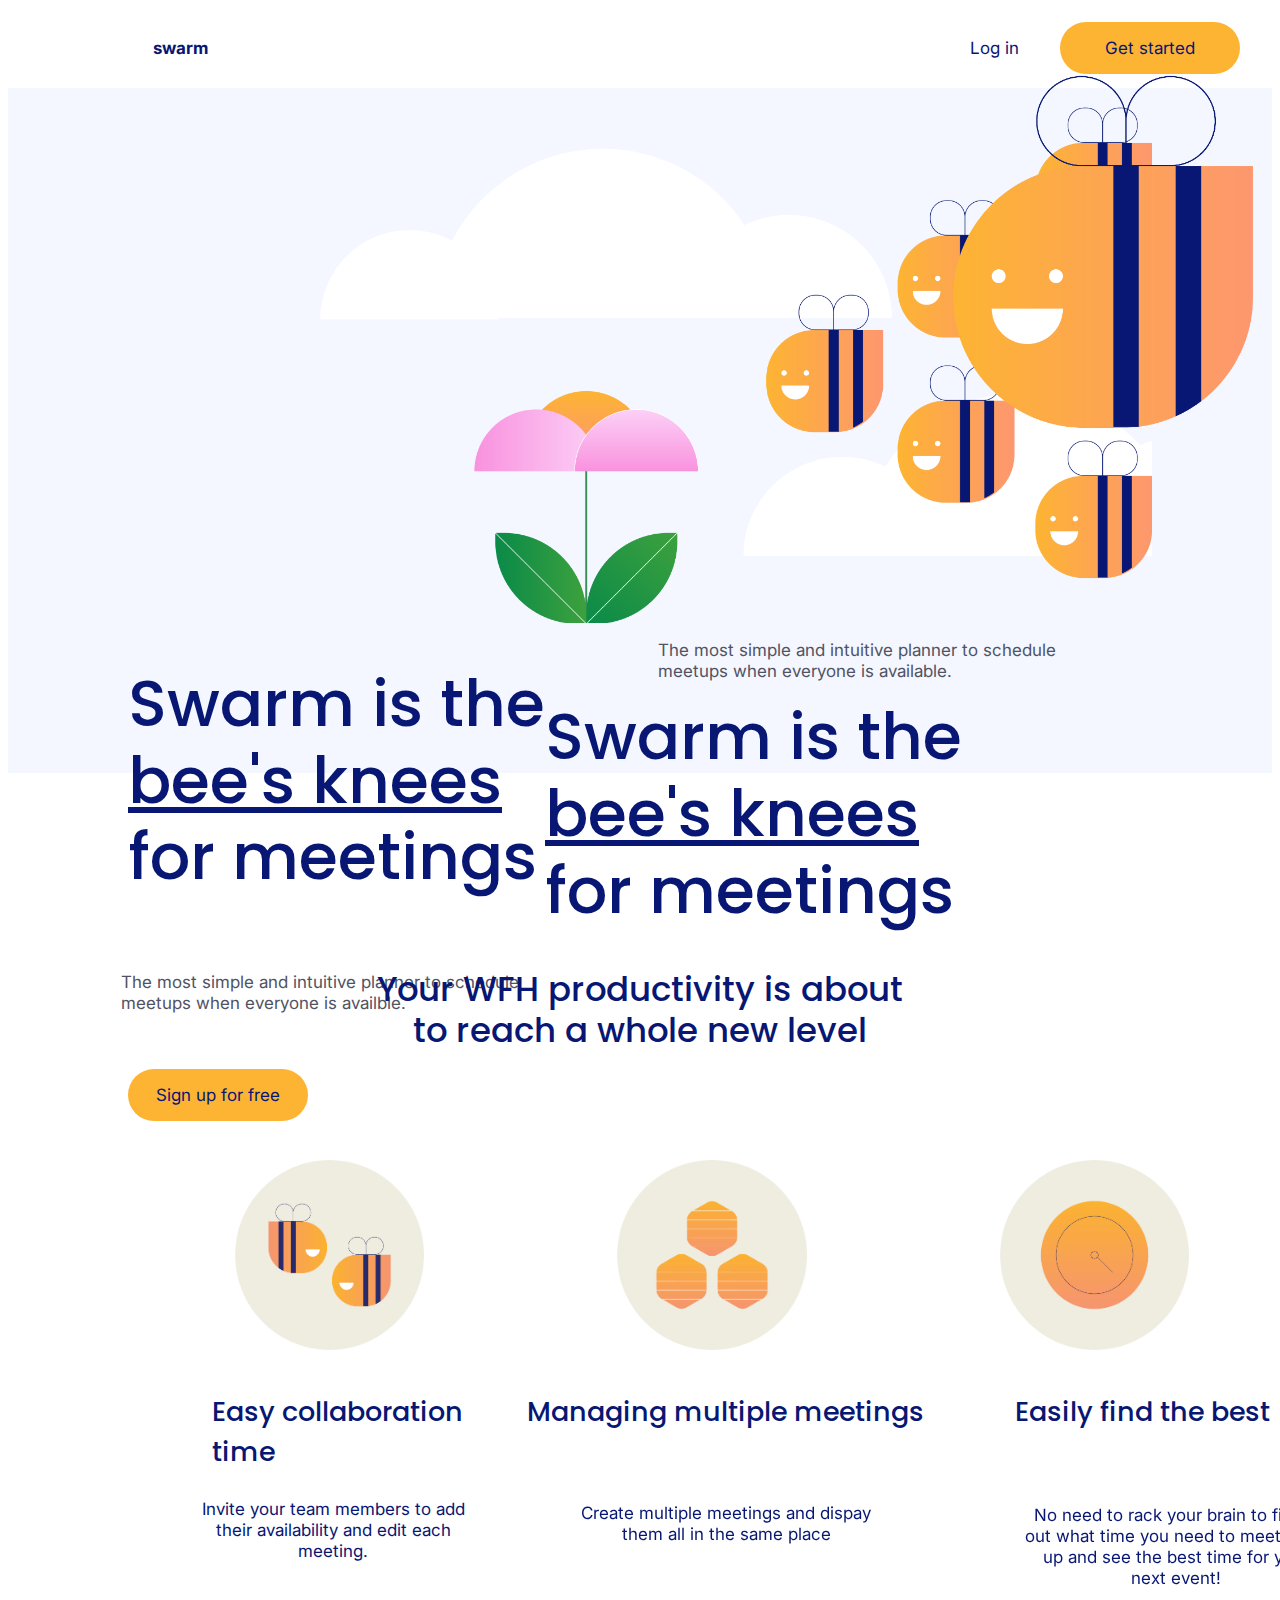
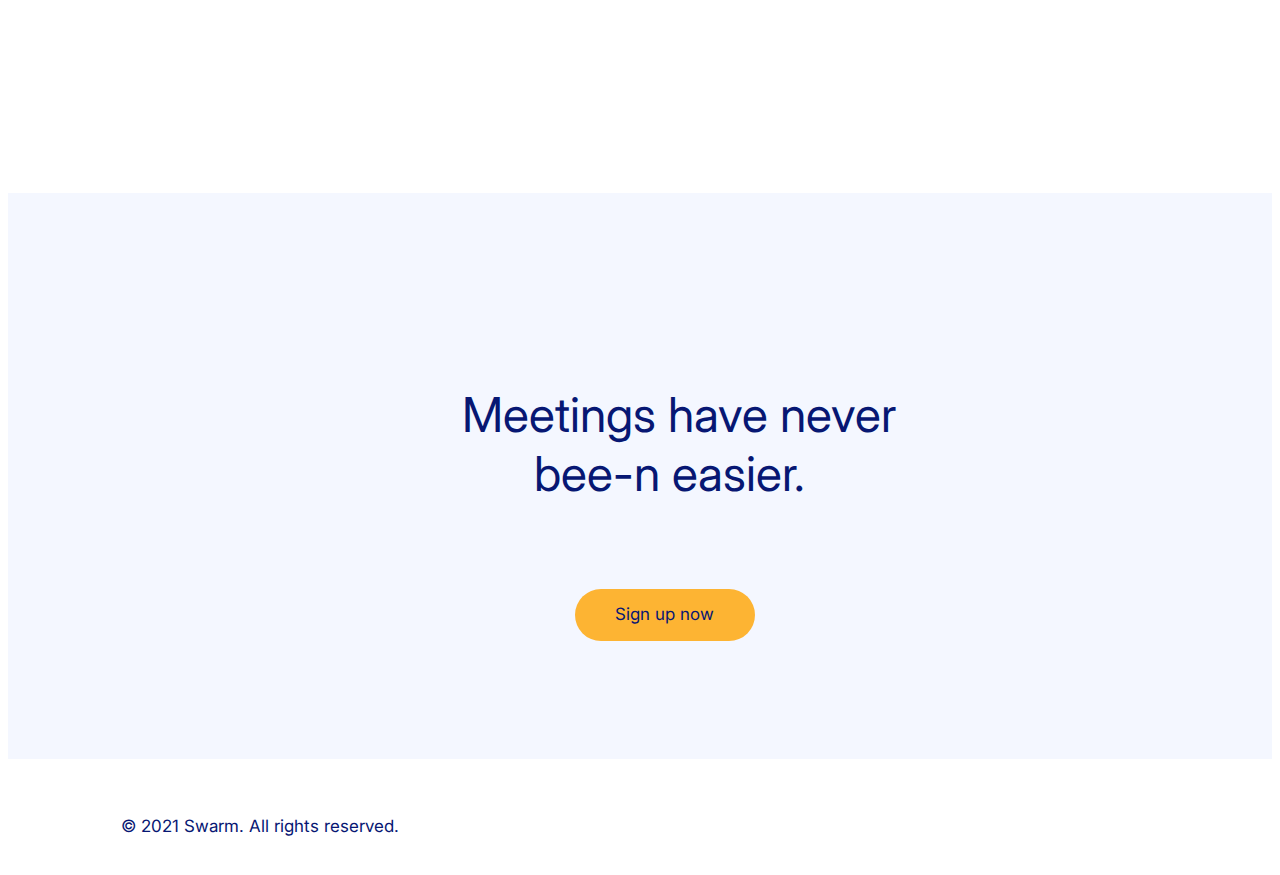
==== index.html @ 804a1472 "Merge branch 'main' of https://github.com/stan0146/swarmm into main" ====
<!DOCTYPE html>
<html lang="en">

<head>
  <meta charset="UTF-8">
  <meta http-equiv="X-UA-Compatible" content="IE=edge">
  <meta name="viewport" content="width=device-width, initial-scale=1.0">

  <link rel="stylesheet" href="https://fonts.googleapis.com/icon?family=Material+Icons">
  <link rel="stylesheet" href="https://code.getmdl.io/1.3.0/material.indigo-pink.min.css">
  <script defer src="https://code.getmdl.io/1.3.0/material.min.js"></script>
  <link rel="preconnect" href="https://fonts.gstatic.com">
  <link href="https://fonts.googleapis.com/css2?family=Poppins:wght@500&display=swap" rel="stylesheet">

  <!--Fonts-->
  <link rel="preconnect" href="https://fonts.gstatic.com">
  <link href="https://fonts.googleapis.com/css2?family=Inter&display=swap" rel="stylesheet">
  <link rel="preconnect" href="https://fonts.gstatic.com">
  <link href="https://fonts.googleapis.com/css2?family=Poppins:wght@500&display=swap" rel="stylesheet">

  <link rel="stylesheet" href="style/nav.css">
  <link rel="stylesheet" href="style/index.css">
  <title>Swarmm</title>
</head>

<body>
  <nav>
    <div class="nav-bar">
      <a href="index.html">
        <h1 class="nav-header"><b>swarm</b></h1>
      </a>
      <div class="nav-links">
        <ul>
          <li><a href="login.html">
              <button class="loginbtn">Log in</button>
            </a></li>
          <br>
          <li>
            <a href="createAccount.html">
              <button class="getstarted">Get started</button>
            </a>
          </li>
          </li>
        </ul>
      </div>

    </div>
  </nav>


  <div class="page-content">



    <div class="section1">

      <img id="img-mainillustration" src="images/MainIllustration.png" class="floatRight" style="margin-top:80px; bottom: 0; height: 535px;">

        <br><br><br><br><br><br><br>
        <h1 class="heading1 floatLeft">Swarm is the <br> <u> bee's knees </u> <br> for meetings </h1>
        <br>
        <p class="body2 floatLeft" >The most simple and intuitive planner to schedule <br>meetups when everyone is available.</p>


      <br><br><br><br><br><br>
      <h1 class="heading1">Swarm is the <br> <u> bee's knees </u> <br> for meetings </h1>

      <p class="body2">The most simple and intuitive planner to schedule <br>meetups when everyone is availble.</p>
<br>
      <div id="position"> <button type="button" class="signup">
          <a class="signup" href="createAccount.html">Sign up for free</a>
        </button></div>

      <img id="img-bee" src="images/bee.png" style="  position: absolute;top: 2cm ; width: 300px;">
          
  
          </div>
    
      <br><br>

    </div>

    <div class="mdl-cell mdl-cell--12-col">
      <br><br><br><br><br><br><br>
      <h3 class="heading3">Your WFH productivity is about <br> to reach a whole new level</h3>
    </div>


  </div>


  </div>

  <div>
    <img class="bee" src="images/Feature1-Collaboration.png" style="width: 15%; margin-left: 6cm; margin-top: 2cm;">

    <img class="bee" src="images/Feature2-MultiMeetings.png" style="width: 15%; margin-top: 2cm; margin-left: 5cm;">

    <img class="bee" src="images/Feature3-Time.png" style="width: 15%; margin-top: 2cm; margin-left: 5cm;">
  </div>

  <div>
    <p style="   margin-left: 5.4cm; margin-top: 1cm; font-family: 'Poppins', sans-serif;
    font-style: normal;
    font-weight: 500;
    font-size: 27px;
    line-height: 40px;
    color: #071773;">Easy collaboration <span style="margin-left: 1.5cm;">Managing multiple meetings</span> &nbsp &nbsp
      &nbsp &nbsp &nbsp &nbsp Easily find the best time</p>

    <p style="   margin-left: 5.1cm;font-family: 'Inter', sans-serif;
    font-size: 17px;
    line-height: 21px;
width:7cm;
text-align: center;
color: #071773;">Invite your team members to add their availability and edit each meeting.</p>

<p style="   margin-left: 15cm; font-family: 'Inter', sans-serif;
font-size: 17px;
line-height: 21px;
width:8cm;
position:relative;
top: -2cm;
text-align: center;
color: #071773;">Create multiple meetings and dispay them all in the same place</p>

<p style="   margin-left: 26.9cm; font-family: 'Inter', sans-serif;
font-size: 17px;
line-height: 21px;
width:8cm;
position:relative;
top: -3.5cm;
text-align: center;
color: #071773;">No need to rack your brain to figure out what time you need to meet- sign up and see the best time for your next event!</p>


  </div>
  <br><br><br>
  <section class="section1" style="    height:15cm;">
    <br><br><br><br><br><br><br><br>
    <p id="section3"> Meetings have never <br> &nbsp &nbsp &nbsp bee-n easier.</p>
    <br>
    <div id=""> <button type="button" class="signup" style="margin-left: 15cm;">
        <a class="signup" href="createAccount.html">Sign up now</a>
      </button></div>
    

    </div>
  </section>

  <div id="footnote">
    <br>
    <p id="copyright"> © 2021 Swarm. All rights reserved.</p>
    <br>

  </div>


  <script src="script/shared.js"></script>
</body>

</html>
---- style/nav.css ----
nav{
    color: white;
    width: 100%;
    position: fixed;
    background:#FFFFFF;
    height: 80px;
}

.nav-header{
    all: unset;
    font-family: 'Inter', sans-serif;
    font-size: 17px;
    line-height: 21px;
    margin-left: 3cm;
}
.nav-bar{
    height: 100%;
    display: flex;
    justify-content: space-between;
    align-items: center;
    padding: 0 2rem;
}
li{
    padding-right: 1em;
}
.nav-links{
    width:250px:
}

.nav-links ul {
    list-style: none;
    display: flex;
    justify-content: space-between;

}


.nav-links a {
    text-decoration: none;
    color:#071773;
}

.nav-bar a {
    text-decoration: none;
    color:#071773;

}

.getstarted{

background: #FDB433;
border-radius: 26px;
height: 52px;
width: 180px;
left: 130px;
right: 1577px;
border-width: 0px;
font-family: 'Inter', sans-serif;
color:#071773;
font-size: 17px;
line-height: 21px;
}

.loginbtn {
background:white;
border-radius: 26px;
height: 52px;
width: 100px;
left: 130px;
right: 1577px;
border-width: 0px;
font-family: 'Inter', sans-serif;
color:#071773;
font-size: 17px;
line-height: 21px;
}
---- style/index.css ----
body:not(nav) {
   background-color:white;
}

.mdl-button {
    color:#071773;
    font-family: 'Inter', sans-serif;
    font-size: 17px;
    line-height: 21px;
    text-transform: capitalize;
    top: 2mm;
}

.floatRight{
    float:right;
    margin-right: 120px;
}

.floatLeft{
    float:left;
    margin-left: 120px;
}

/* H1 - Poppins Medium 64px */
.heading1 {
    font-family: 'Poppins', sans-serif;
    font-style: normal;
    font-weight: 500;
    font-size: 64px;
    line-height: 120%;
    margin-left: 120px;
    color: #071773;
}

/* H3 - Poppins Medium 34px */
.heading3 {
    font-family: 'Poppins', sans-serif;
    font-style: normal;
    font-weight: 500;
    font-size: 34px;
    line-height: 120%;
    text-align: center;
    color: #071773;
}

.body2 {
    font-family: 'Inter', sans-serif;
    font-size: 17px;
    line-height: 21px;
    margin-left: 3cm;
    color: #515363;
}

.signup{

    background: #FDB433;
    border-radius: 26px;
    height: 52px;
    width: 180px;
    border-width: 0px;
    font-family: 'Inter', sans-serif;
    font-size: 17px;
    line-height: 21px;
    margin-top: 20px;
    }
    
.signup a{
    text-decoration: none;
    color: #071773;
    font-family: 'Inter', sans-serif;
    font-size: 17px;
    line-height: 21px;

}

#mini {

    align-content: center;
    margin-left: 15cm;
    font-family: 'Inter', sans-serif;
    color: #071773;
    font-size: 50px;
    line-height: normal;

}

.section1{
    background-color:#F4F7FF;
    background-position: right bottom, left top;
    height:19cm;
    height: 85vh;
    
}

#section3{
    font-family: 'Inter', sans-serif;
    font-size: 48px;
    line-height: normal;
    color: #071773;
    text-align: centre;
    margin-left: 12cm ;
}

#position{
    margin-left: 120px;
}

#footnote{
    background-color: white;
    color:#071773;
    font-family: 'Inter', sans-serif;
    font-size: 17px;
    line-height: 21px;
    margin-top: 5mm;
    height: 2.1cm
  }
  
  #copyright{
    margin-left: 3cm;
  }

  .mdl-button{
    color:#071773;
    font-family: 'Inter', sans-serif;
    font-size: 17px;
    line-height: 21px;
}

.useracc{
    background: #FDB433;
    border-radius: 26px;
    height: 52px;
    width: 180px;
    left: 300px;
    right: 1200px;
    border-width: 0px;
    font-family: 'Inter', sans-serif;
    font-size: 17px;
    line-height: 21px;
    color: #071773;
    
  }

  .summaryevents{
    background: #FDB433;
    border-radius: 26px;
    height: 52px;
    width: 180px;
    left: 300px;
    right: 1200px;
    border-width: 0px;
    font-family: 'Inter', sans-serif;
    font-size: 17px;
    line-height: 21px;
    color: #071773;
    
  }

  #img-bee{
     margin-left: 25cm;
     margin-bottom: 20cm;
  }
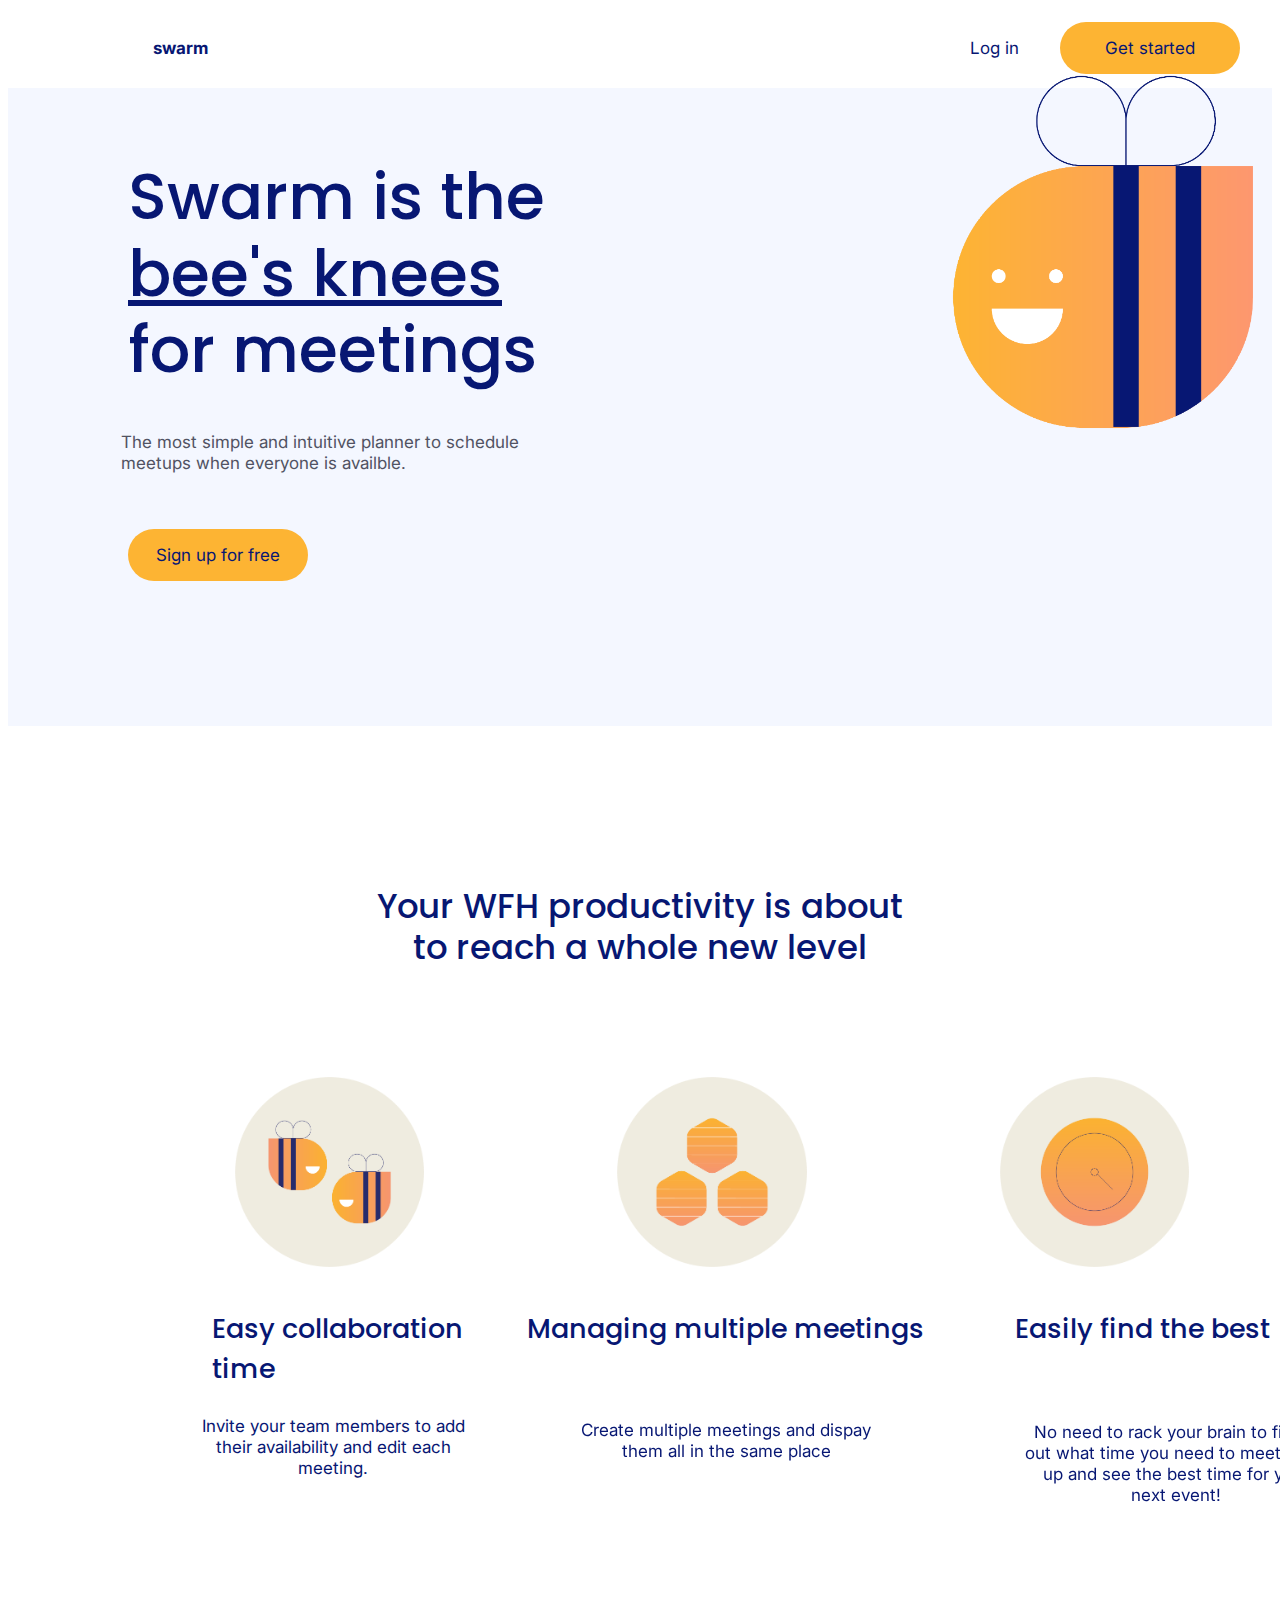
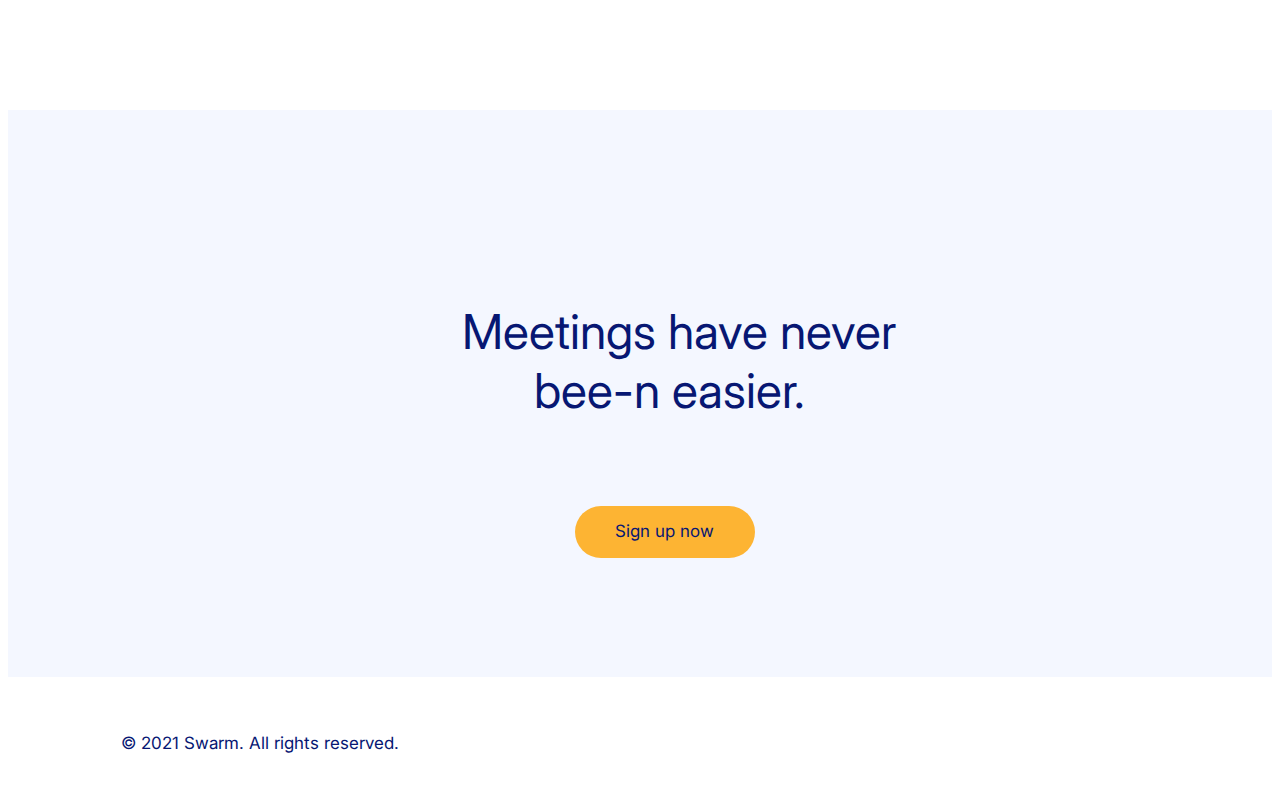
==== commit a76c4bf9: "a" ====
--- a/index.html
+++ b/index.html
@@ -54,13 +54,6 @@
 
     <div class="section1">
 
-      <img id="img-mainillustration" src="images/MainIllustration.png" class="floatRight" style="margin-top:80px; bottom: 0; height: 535px;">
-
-        <br><br><br><br><br><br><br>
-        <h1 class="heading1 floatLeft">Swarm is the <br> <u> bee's knees </u> <br> for meetings </h1>
-        <br>
-        <p class="body2 floatLeft" >The most simple and intuitive planner to schedule <br>meetups when everyone is available.</p>
-
 
       <br><br><br><br><br><br>
       <h1 class="heading1">Swarm is the <br> <u> bee's knees </u> <br> for meetings </h1>
@@ -72,11 +65,6 @@
         </button></div>
 
       <img id="img-bee" src="images/bee.png" style="  position: absolute;top: 2cm ; width: 300px;">
-          
-  
-          </div>
-    
-      <br><br>
 
     </div>
 
--- a/style/index.css
+++ b/style/index.css
@@ -88,7 +88,6 @@
     background-color:#F4F7FF;
     background-position: right bottom, left top;
     height:19cm;
-    height: 85vh;
     
 }
 
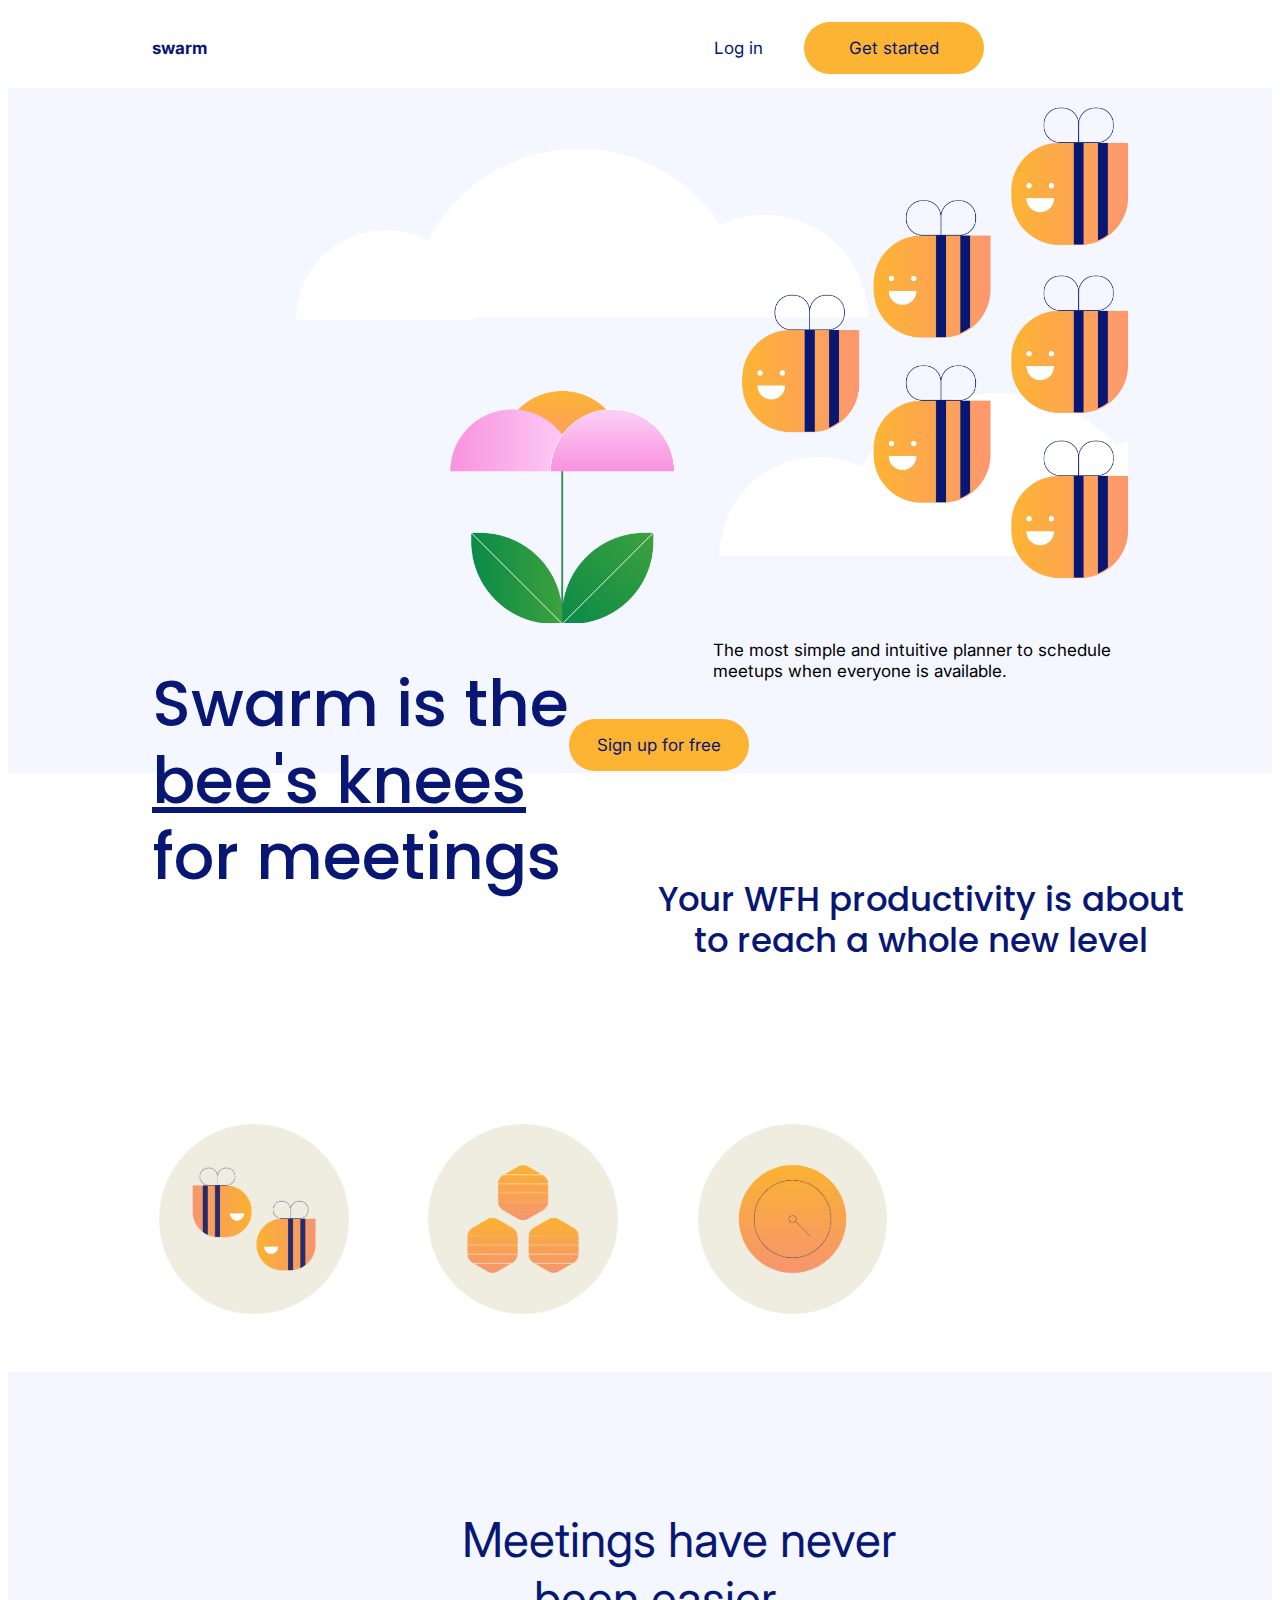
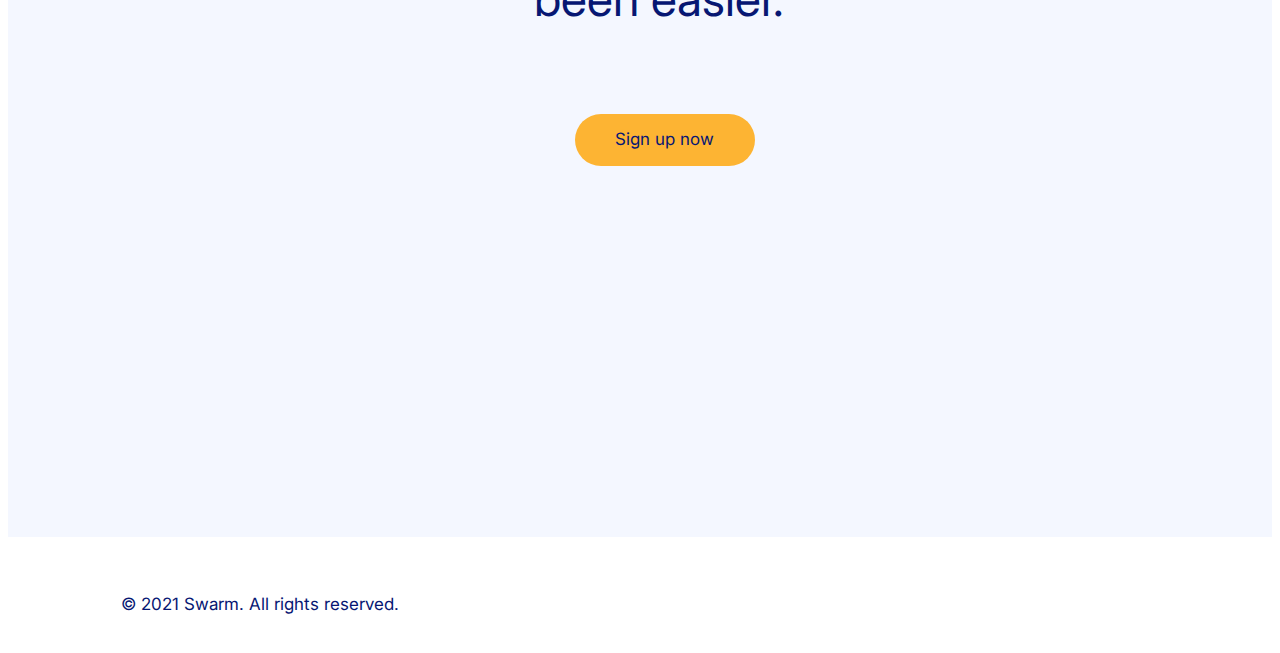
==== commit 5da288f3: "home page margin and nav bar" ====
--- a/index.html
+++ b/index.html
@@ -5,12 +5,12 @@
   <meta charset="UTF-8">
   <meta http-equiv="X-UA-Compatible" content="IE=edge">
   <meta name="viewport" content="width=device-width, initial-scale=1.0">
-
+  
   <link rel="stylesheet" href="https://fonts.googleapis.com/icon?family=Material+Icons">
   <link rel="stylesheet" href="https://code.getmdl.io/1.3.0/material.indigo-pink.min.css">
   <script defer src="https://code.getmdl.io/1.3.0/material.min.js"></script>
   <link rel="preconnect" href="https://fonts.gstatic.com">
-  <link href="https://fonts.googleapis.com/css2?family=Poppins:wght@500&display=swap" rel="stylesheet">
+<link href="https://fonts.googleapis.com/css2?family=Poppins:wght@500&display=swap" rel="stylesheet">
 
   <!--Fonts-->
   <link rel="preconnect" href="https://fonts.gstatic.com">
@@ -37,7 +37,7 @@
           <br>
           <li>
             <a href="createAccount.html">
-              <button class="getstarted">Get started</button>
+              <button class="getstarted floatRight">Get started</button>
             </a>
           </li>
           </li>
@@ -54,84 +54,54 @@
 
     <div class="section1">
 
+      <img id="img-mainillustration" src="images/MainIllustration.png" class="floatRight" style="margin-top:80px; bottom: 0; height: 535px;">
 
-      <br><br><br><br><br><br>
-      <h1 class="heading1">Swarm is the <br> <u> bee's knees </u> <br> for meetings </h1>
+        <br><br><br><br><br><br><br>
+        <h1 class="heading1 floatLeft">Swarm is the <br> <u> bee's knees </u> <br> for meetings </h1>
+        <br>
+        <p class="body2 floatLeft" >The most simple and intuitive planner to schedule <br>meetups when everyone is available.</p>
 
-      <p class="body2">The most simple and intuitive planner to schedule <br>meetups when everyone is availble.</p>
-<br>
-      <div id="position"> <button type="button" class="signup">
-          <a class="signup" href="createAccount.html">Sign up for free</a>
-        </button></div>
 
-      <img id="img-bee" src="images/bee.png" style="  position: absolute;top: 2cm ; width: 300px;">
+        <div id="position"> <button type="button" class="signup">
+            <a class="signup" href="createAccount.html">Sign up for free</a>
+          </button></div>
+
+          
+  
+          </div>
+    
+      <br><br>
 
     </div>
 
     <div class="mdl-cell mdl-cell--12-col">
-      <br><br><br><br><br><br><br>
+      <br><br>
       <h3 class="heading3">Your WFH productivity is about <br> to reach a whole new level</h3>
     </div>
 
 
   </div>
 
+  <br><br><br>
 
   </div>
 
   <div>
-    <img class="bee" src="images/Feature1-Collaboration.png" style="width: 15%; margin-left: 6cm; margin-top: 2cm;">
+    <img class="bee" src="images/Feature1-Collaboration.png" style="width: 15%; margin-left: 4cm; margin-top: 2cm;">
 
-    <img class="bee" src="images/Feature2-MultiMeetings.png" style="width: 15%; margin-top: 2cm; margin-left: 5cm;">
+    <img class="bee" src="images/Feature2-MultiMeetings.png" style="width: 15%; margin-top: 2cm; margin-left: 2cm;">
 
-    <img class="bee" src="images/Feature3-Time.png" style="width: 15%; margin-top: 2cm; margin-left: 5cm;">
-  </div>
-
-  <div>
-    <p style="   margin-left: 5.4cm; margin-top: 1cm; font-family: 'Poppins', sans-serif;
-    font-style: normal;
-    font-weight: 500;
-    font-size: 27px;
-    line-height: 40px;
-    color: #071773;">Easy collaboration <span style="margin-left: 1.5cm;">Managing multiple meetings</span> &nbsp &nbsp
-      &nbsp &nbsp &nbsp &nbsp Easily find the best time</p>
-
-    <p style="   margin-left: 5.1cm;font-family: 'Inter', sans-serif;
-    font-size: 17px;
-    line-height: 21px;
-width:7cm;
-text-align: center;
-color: #071773;">Invite your team members to add their availability and edit each meeting.</p>
-
-<p style="   margin-left: 15cm; font-family: 'Inter', sans-serif;
-font-size: 17px;
-line-height: 21px;
-width:8cm;
-position:relative;
-top: -2cm;
-text-align: center;
-color: #071773;">Create multiple meetings and dispay them all in the same place</p>
-
-<p style="   margin-left: 26.9cm; font-family: 'Inter', sans-serif;
-font-size: 17px;
-line-height: 21px;
-width:8cm;
-position:relative;
-top: -3.5cm;
-text-align: center;
-color: #071773;">No need to rack your brain to figure out what time you need to meet- sign up and see the best time for your next event!</p>
-
-
+    <img class="bee" src="images/Feature3-Time.png" style="width: 15%; margin-top: 2cm; margin-left: 2cm;">
   </div>
   <br><br><br>
-  <section class="section1" style="    height:15cm;">
-    <br><br><br><br><br><br><br><br>
-    <p id="section3"> Meetings have never <br> &nbsp &nbsp &nbsp bee-n easier.</p>
+  <section class="section1">
+    <br><br><br><br><br>
+    <p id="section3"> Meetings have never <br> &nbsp &nbsp &nbsp been easier.</p>
     <br>
     <div id=""> <button type="button" class="signup" style="margin-left: 15cm;">
         <a class="signup" href="createAccount.html">Sign up now</a>
       </button></div>
-    
+      <br><br><br><br><br>
 
     </div>
   </section>
--- a/style/nav.css
+++ b/style/nav.css
@@ -12,18 +12,18 @@
     font-family: 'Inter', sans-serif;
     font-size: 17px;
     line-height: 21px;
-    margin-left: 3cm;
 }
 .nav-bar{
     height: 100%;
     display: flex;
     justify-content: space-between;
     align-items: center;
-    padding: 0 2rem;
+    padding: 0 9rem;
 }
 li{
     padding-right: 1em;
 }
+
 .nav-links{
     width:250px:
 }
@@ -48,18 +48,16 @@
 }
 
 .getstarted{
+    background: #FDB433;
+    border-radius: 26px;
+    height: 52px;
+    width: 180px;
+    border-width: 0px;
+    font-family: 'Inter', sans-serif;
+    color:#071773;
+    font-size: 17px;
+    line-height: 21px;
 
-background: #FDB433;
-border-radius: 26px;
-height: 52px;
-width: 180px;
-left: 130px;
-right: 1577px;
-border-width: 0px;
-font-family: 'Inter', sans-serif;
-color:#071773;
-font-size: 17px;
-line-height: 21px;
 }
 
 .loginbtn {
--- a/style/index.css
+++ b/style/index.css
@@ -13,12 +13,12 @@
 
 .floatRight{
     float:right;
-    margin-right: 120px;
+    margin-right: 9rem;
 }
 
 .floatLeft{
     float:left;
-    margin-left: 120px;
+    margin-left: 9rem;
 }
 
 /* H1 - Poppins Medium 64px */
@@ -28,7 +28,6 @@
     font-weight: 500;
     font-size: 64px;
     line-height: 120%;
-    margin-left: 120px;
     color: #071773;
 }
 
@@ -47,8 +46,6 @@
     font-family: 'Inter', sans-serif;
     font-size: 17px;
     line-height: 21px;
-    margin-left: 3cm;
-    color: #515363;
 }
 
 .signup{
@@ -62,8 +59,10 @@
     font-size: 17px;
     line-height: 21px;
     margin-top: 20px;
+    justify-content: left;
+    align-items: left;
     }
-    
+
 .signup a{
     text-decoration: none;
     color: #071773;
@@ -87,7 +86,7 @@
 .section1{
     background-color:#F4F7FF;
     background-position: right bottom, left top;
-    height:19cm;
+    height: 85vh;
     
 }
 
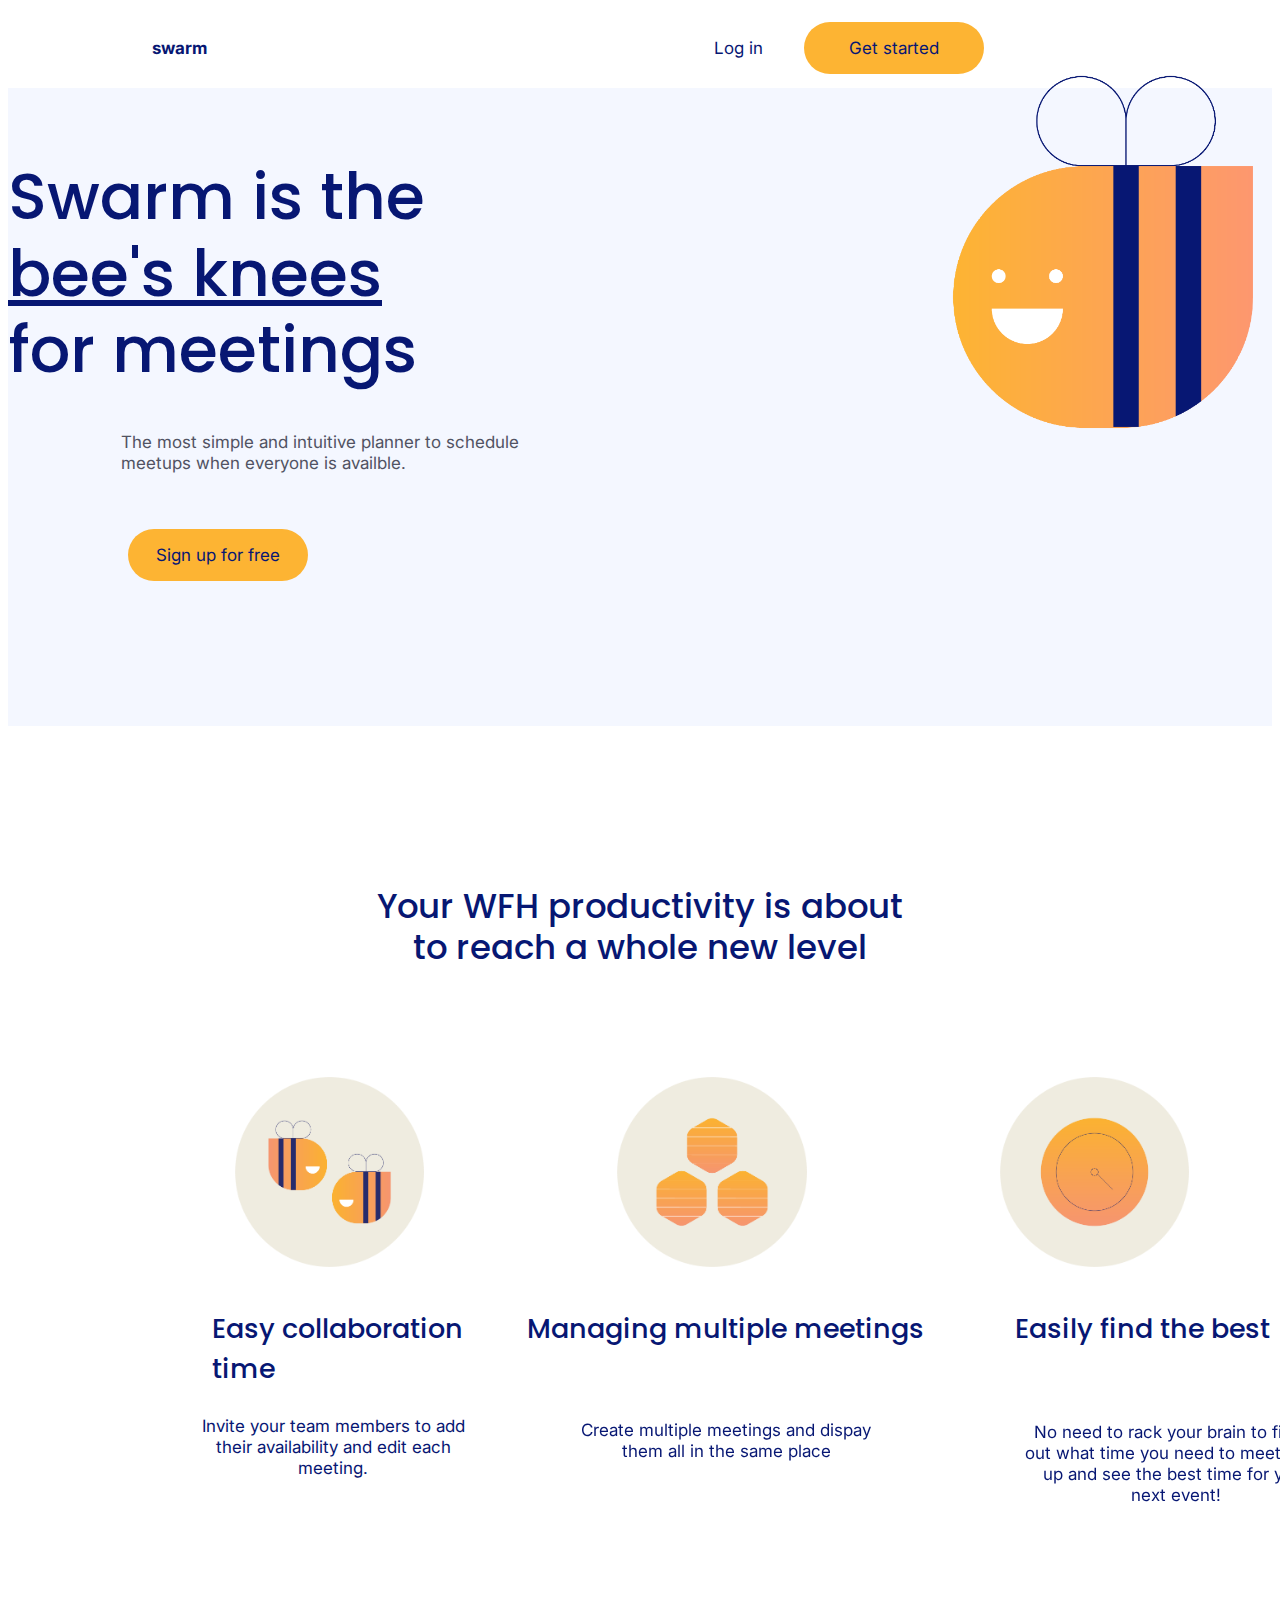
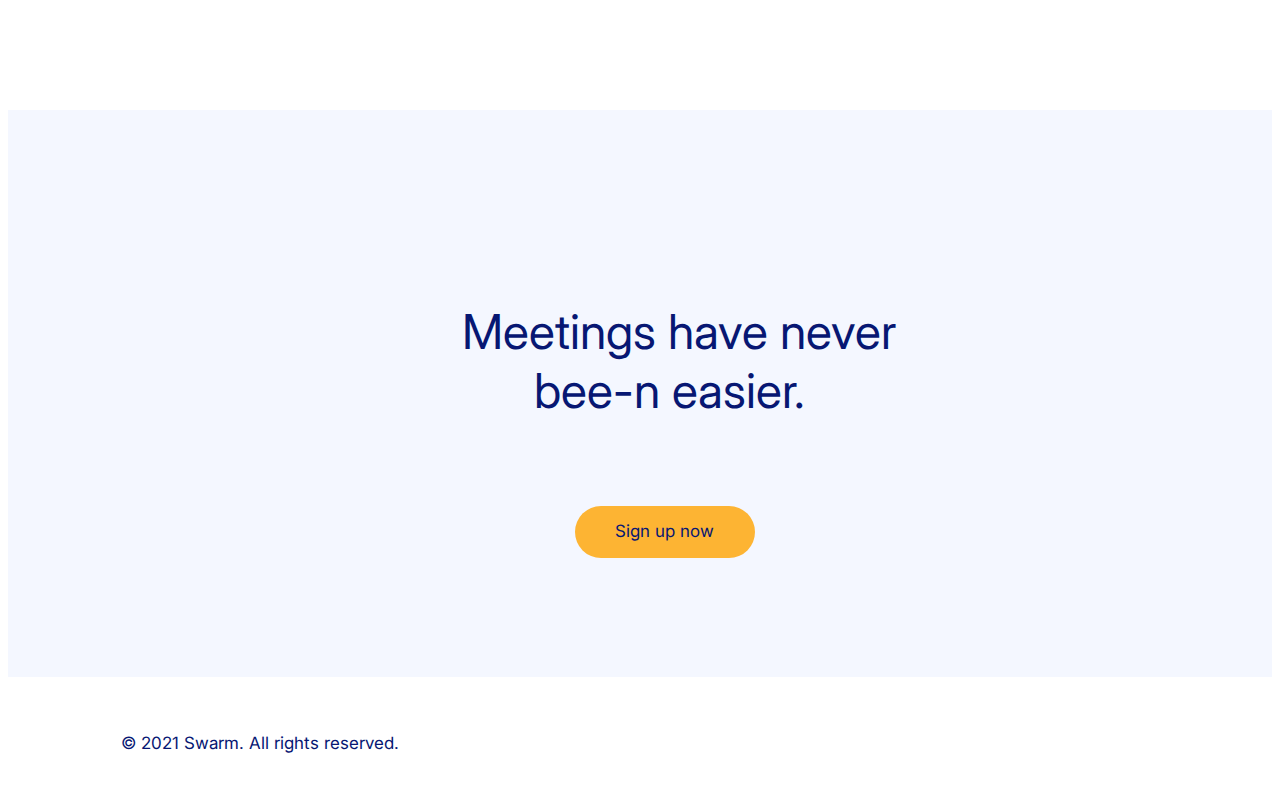
==== commit 5f1905d2: "Merge branch 'main' of https://github.com/stan0146/swarmm into main" ====
--- a/index.html
+++ b/index.html
@@ -5,12 +5,12 @@
   <meta charset="UTF-8">
   <meta http-equiv="X-UA-Compatible" content="IE=edge">
   <meta name="viewport" content="width=device-width, initial-scale=1.0">
-  
+
   <link rel="stylesheet" href="https://fonts.googleapis.com/icon?family=Material+Icons">
   <link rel="stylesheet" href="https://code.getmdl.io/1.3.0/material.indigo-pink.min.css">
   <script defer src="https://code.getmdl.io/1.3.0/material.min.js"></script>
   <link rel="preconnect" href="https://fonts.gstatic.com">
-<link href="https://fonts.googleapis.com/css2?family=Poppins:wght@500&display=swap" rel="stylesheet">
+  <link href="https://fonts.googleapis.com/css2?family=Poppins:wght@500&display=swap" rel="stylesheet">
 
   <!--Fonts-->
   <link rel="preconnect" href="https://fonts.gstatic.com">
@@ -54,54 +54,84 @@
 
     <div class="section1">
 
-      <img id="img-mainillustration" src="images/MainIllustration.png" class="floatRight" style="margin-top:80px; bottom: 0; height: 535px;">
 
-        <br><br><br><br><br><br><br>
-        <h1 class="heading1 floatLeft">Swarm is the <br> <u> bee's knees </u> <br> for meetings </h1>
-        <br>
-        <p class="body2 floatLeft" >The most simple and intuitive planner to schedule <br>meetups when everyone is available.</p>
+      <br><br><br><br><br><br>
+      <h1 class="heading1">Swarm is the <br> <u> bee's knees </u> <br> for meetings </h1>
 
+      <p class="body2">The most simple and intuitive planner to schedule <br>meetups when everyone is availble.</p>
+<br>
+      <div id="position"> <button type="button" class="signup">
+          <a class="signup" href="createAccount.html">Sign up for free</a>
+        </button></div>
 
-        <div id="position"> <button type="button" class="signup">
-            <a class="signup" href="createAccount.html">Sign up for free</a>
-          </button></div>
-
-          
-  
-          </div>
-    
-      <br><br>
+      <img id="img-bee" src="images/bee.png" style="  position: absolute;top: 2cm ; width: 300px;">
 
     </div>
 
     <div class="mdl-cell mdl-cell--12-col">
-      <br><br>
+      <br><br><br><br><br><br><br>
       <h3 class="heading3">Your WFH productivity is about <br> to reach a whole new level</h3>
     </div>
 
 
   </div>
 
-  <br><br><br>
 
   </div>
 
   <div>
-    <img class="bee" src="images/Feature1-Collaboration.png" style="width: 15%; margin-left: 4cm; margin-top: 2cm;">
+    <img class="bee" src="images/Feature1-Collaboration.png" style="width: 15%; margin-left: 6cm; margin-top: 2cm;">
 
-    <img class="bee" src="images/Feature2-MultiMeetings.png" style="width: 15%; margin-top: 2cm; margin-left: 2cm;">
+    <img class="bee" src="images/Feature2-MultiMeetings.png" style="width: 15%; margin-top: 2cm; margin-left: 5cm;">
 
-    <img class="bee" src="images/Feature3-Time.png" style="width: 15%; margin-top: 2cm; margin-left: 2cm;">
+    <img class="bee" src="images/Feature3-Time.png" style="width: 15%; margin-top: 2cm; margin-left: 5cm;">
+  </div>
+
+  <div>
+    <p style="   margin-left: 5.4cm; margin-top: 1cm; font-family: 'Poppins', sans-serif;
+    font-style: normal;
+    font-weight: 500;
+    font-size: 27px;
+    line-height: 40px;
+    color: #071773;">Easy collaboration <span style="margin-left: 1.5cm;">Managing multiple meetings</span> &nbsp &nbsp
+      &nbsp &nbsp &nbsp &nbsp Easily find the best time</p>
+
+    <p style="   margin-left: 5.1cm;font-family: 'Inter', sans-serif;
+    font-size: 17px;
+    line-height: 21px;
+width:7cm;
+text-align: center;
+color: #071773;">Invite your team members to add their availability and edit each meeting.</p>
+
+<p style="   margin-left: 15cm; font-family: 'Inter', sans-serif;
+font-size: 17px;
+line-height: 21px;
+width:8cm;
+position:relative;
+top: -2cm;
+text-align: center;
+color: #071773;">Create multiple meetings and dispay them all in the same place</p>
+
+<p style="   margin-left: 26.9cm; font-family: 'Inter', sans-serif;
+font-size: 17px;
+line-height: 21px;
+width:8cm;
+position:relative;
+top: -3.5cm;
+text-align: center;
+color: #071773;">No need to rack your brain to figure out what time you need to meet- sign up and see the best time for your next event!</p>
+
+
   </div>
   <br><br><br>
-  <section class="section1">
-    <br><br><br><br><br>
-    <p id="section3"> Meetings have never <br> &nbsp &nbsp &nbsp been easier.</p>
+  <section class="section1" style="    height:15cm;">
+    <br><br><br><br><br><br><br><br>
+    <p id="section3"> Meetings have never <br> &nbsp &nbsp &nbsp bee-n easier.</p>
     <br>
     <div id=""> <button type="button" class="signup" style="margin-left: 15cm;">
         <a class="signup" href="createAccount.html">Sign up now</a>
       </button></div>
-      <br><br><br><br><br>
+    
 
     </div>
   </section>
--- a/style/index.css
+++ b/style/index.css
@@ -46,6 +46,8 @@
     font-family: 'Inter', sans-serif;
     font-size: 17px;
     line-height: 21px;
+    margin-left: 3cm;
+    color: #515363;
 }
 
 .signup{
@@ -86,7 +88,7 @@
 .section1{
     background-color:#F4F7FF;
     background-position: right bottom, left top;
-    height: 85vh;
+    height:19cm;
     
 }
 
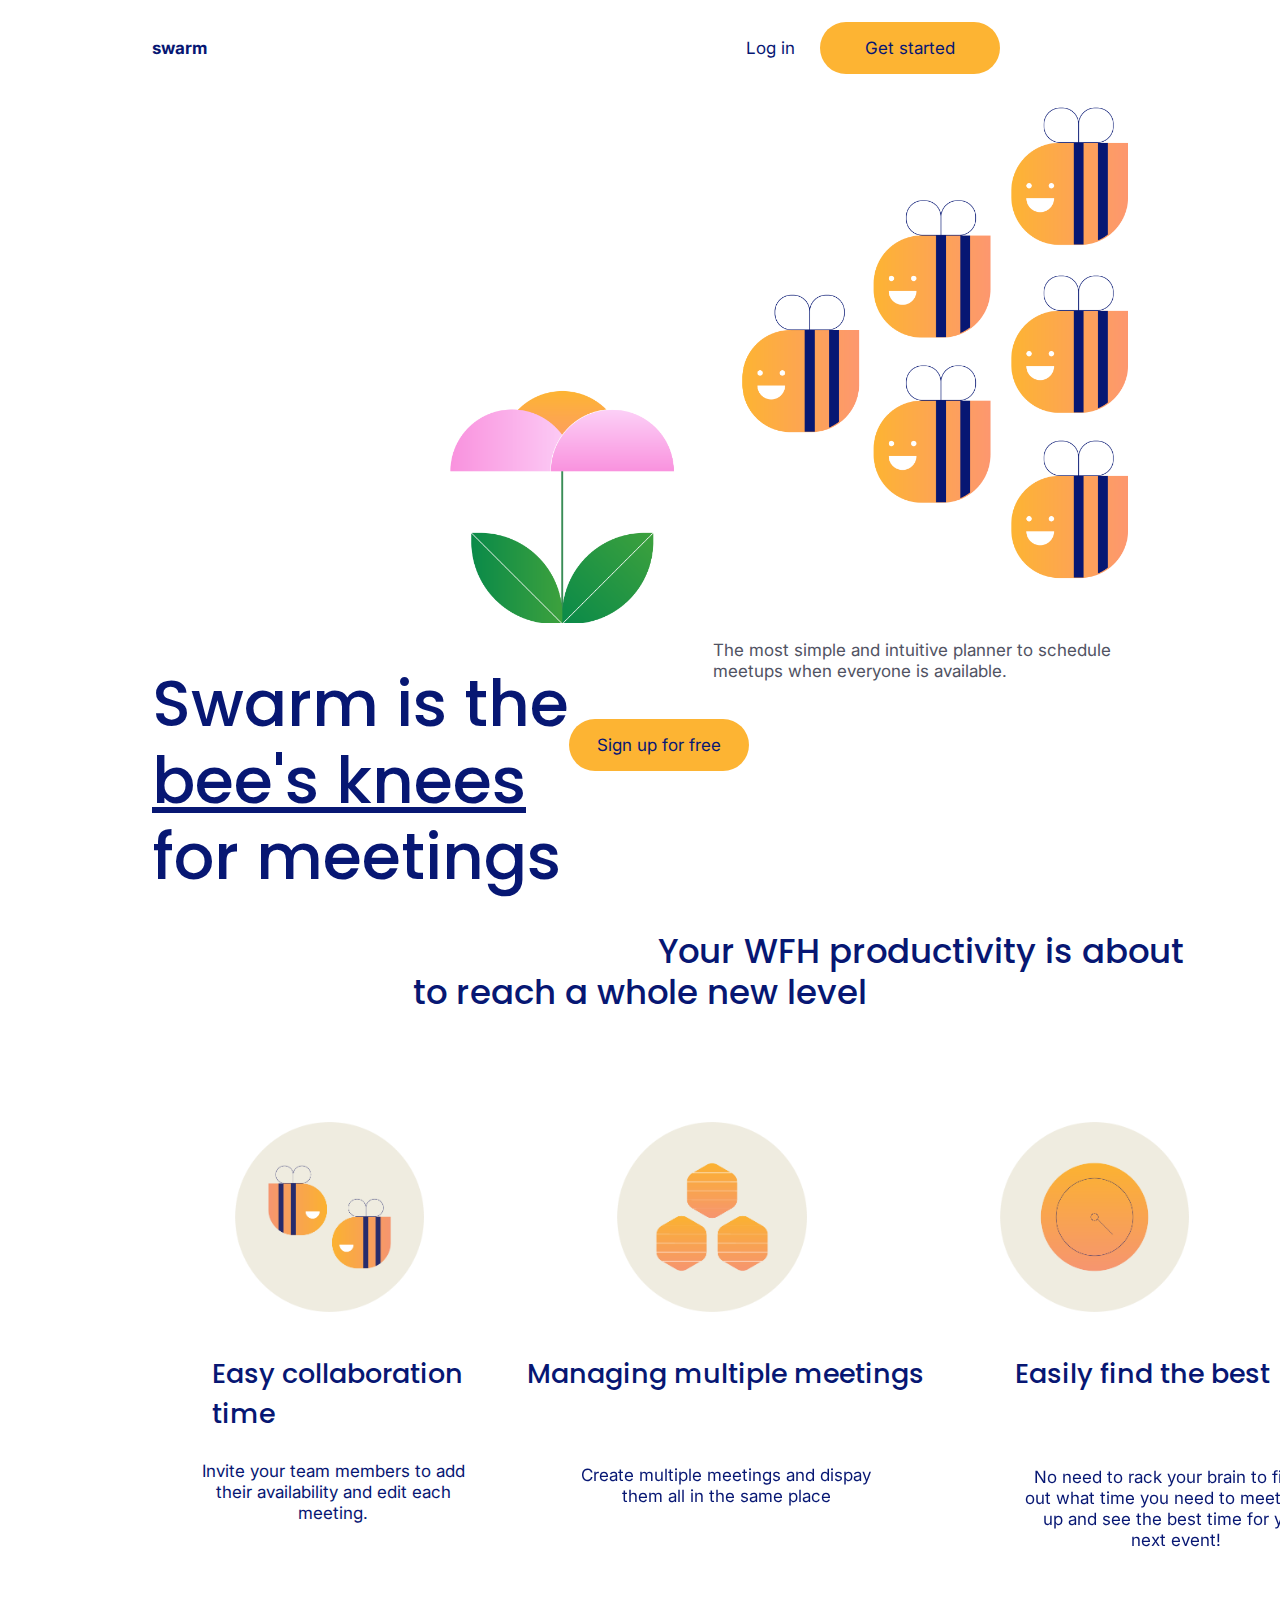
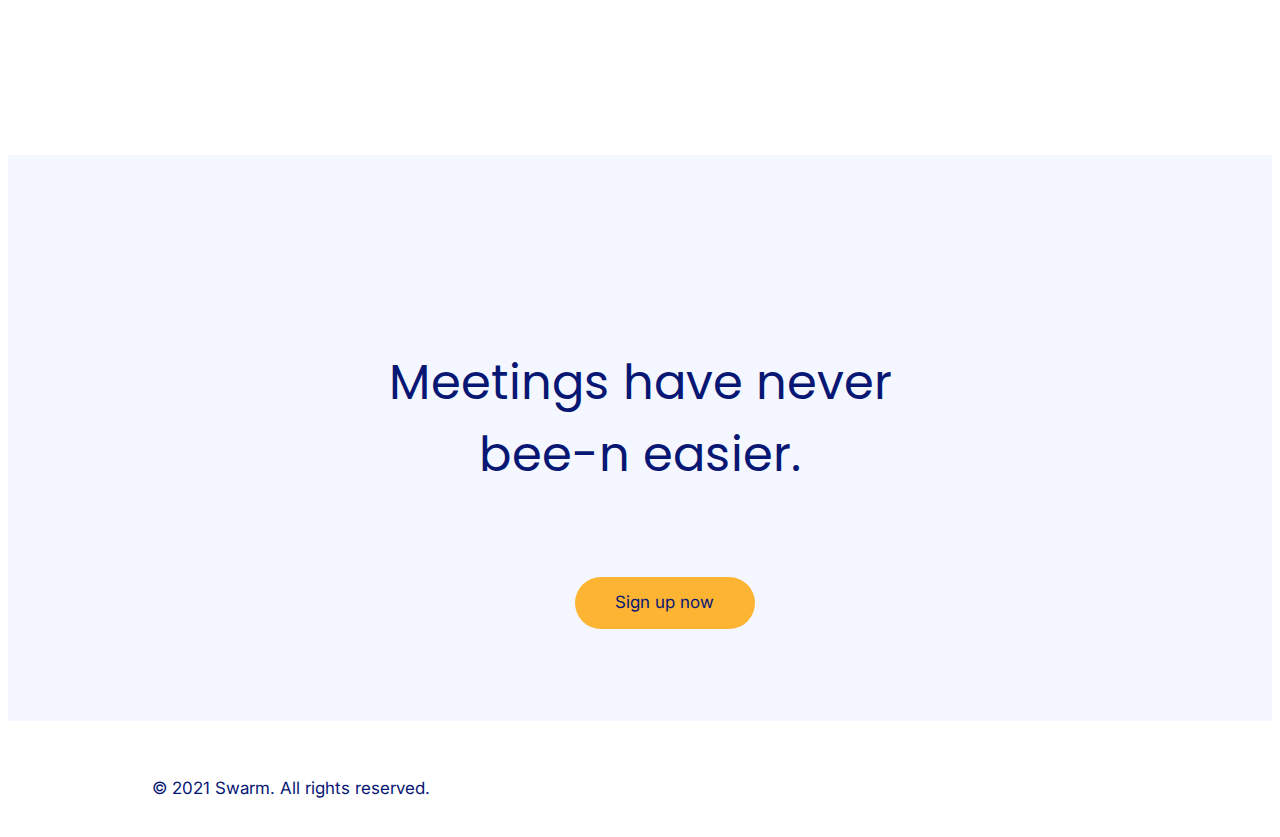
==== commit a3cd6d95: "merge changes and adjust layout" ====
--- a/index.html
+++ b/index.html
@@ -52,21 +52,20 @@
 
 
 
-    <div class="section1">
+    <class class="section1">
+
+      <img id="img-mainillustration" src="images/MainIllustration.png" class="floatRight" style="margin-top:80px; bottom: 0; height: 535px;">
+
+        <br><br><br><br><br><br><br>
+        <h1 class="heading1 floatLeft">Swarm is the <br> <u> bee's knees </u> <br> for meetings </h1>
+        <br>
+        <p class="body2 floatLeft" >The most simple and intuitive planner to schedule <br>meetups when everyone is available.</p>
 
 
-      <br><br><br><br><br><br>
-      <h1 class="heading1">Swarm is the <br> <u> bee's knees </u> <br> for meetings </h1>
+        <div id="position"> <button type="button" class="signup">
+            <a class="signup" href="createAccount.html">Sign up for free</a>
+          </button></div>
 
-      <p class="body2">The most simple and intuitive planner to schedule <br>meetups when everyone is availble.</p>
-<br>
-      <div id="position"> <button type="button" class="signup">
-          <a class="signup" href="createAccount.html">Sign up for free</a>
-        </button></div>
-
-      <img id="img-bee" src="images/bee.png" style="  position: absolute;top: 2cm ; width: 300px;">
-
-    </div>
 
     <div class="mdl-cell mdl-cell--12-col">
       <br><br><br><br><br><br><br>
@@ -126,7 +125,7 @@
   <br><br><br>
   <section class="section1" style="    height:15cm;">
     <br><br><br><br><br><br><br><br>
-    <p id="section3"> Meetings have never <br> &nbsp &nbsp &nbsp bee-n easier.</p>
+    <p id="section3"> Meetings have never <br> bee-n easier.</p>
     <br>
     <div id=""> <button type="button" class="signup" style="margin-left: 15cm;">
         <a class="signup" href="createAccount.html">Sign up now</a>
--- a/style/nav.css
+++ b/style/nav.css
@@ -21,7 +21,7 @@
     padding: 0 9rem;
 }
 li{
-    padding-right: 1em;
+    
 }
 
 .nav-links{
--- a/style/index.css
+++ b/style/index.css
@@ -46,7 +46,7 @@
     font-family: 'Inter', sans-serif;
     font-size: 17px;
     line-height: 21px;
-    margin-left: 3cm;
+    margin-left: 9rem;
     color: #515363;
 }
 
@@ -88,17 +88,16 @@
 .section1{
     background-color:#F4F7FF;
     background-position: right bottom, left top;
-    height:19cm;
+    height: 85vh;
     
 }
 
 #section3{
-    font-family: 'Inter', sans-serif;
+    font-family: 'Poppins', sans-serif;
     font-size: 48px;
     line-height: normal;
     color: #071773;
-    text-align: centre;
-    margin-left: 12cm ;
+    text-align: center;
 }
 
 #position{
@@ -116,7 +115,7 @@
   }
   
   #copyright{
-    margin-left: 3cm;
+    margin-left: 9rem;
   }
 
   .mdl-button{
@@ -155,8 +154,3 @@
     color: #071773;
     
   }
-
-  #img-bee{
-     margin-left: 25cm;
-     margin-bottom: 20cm;
-  }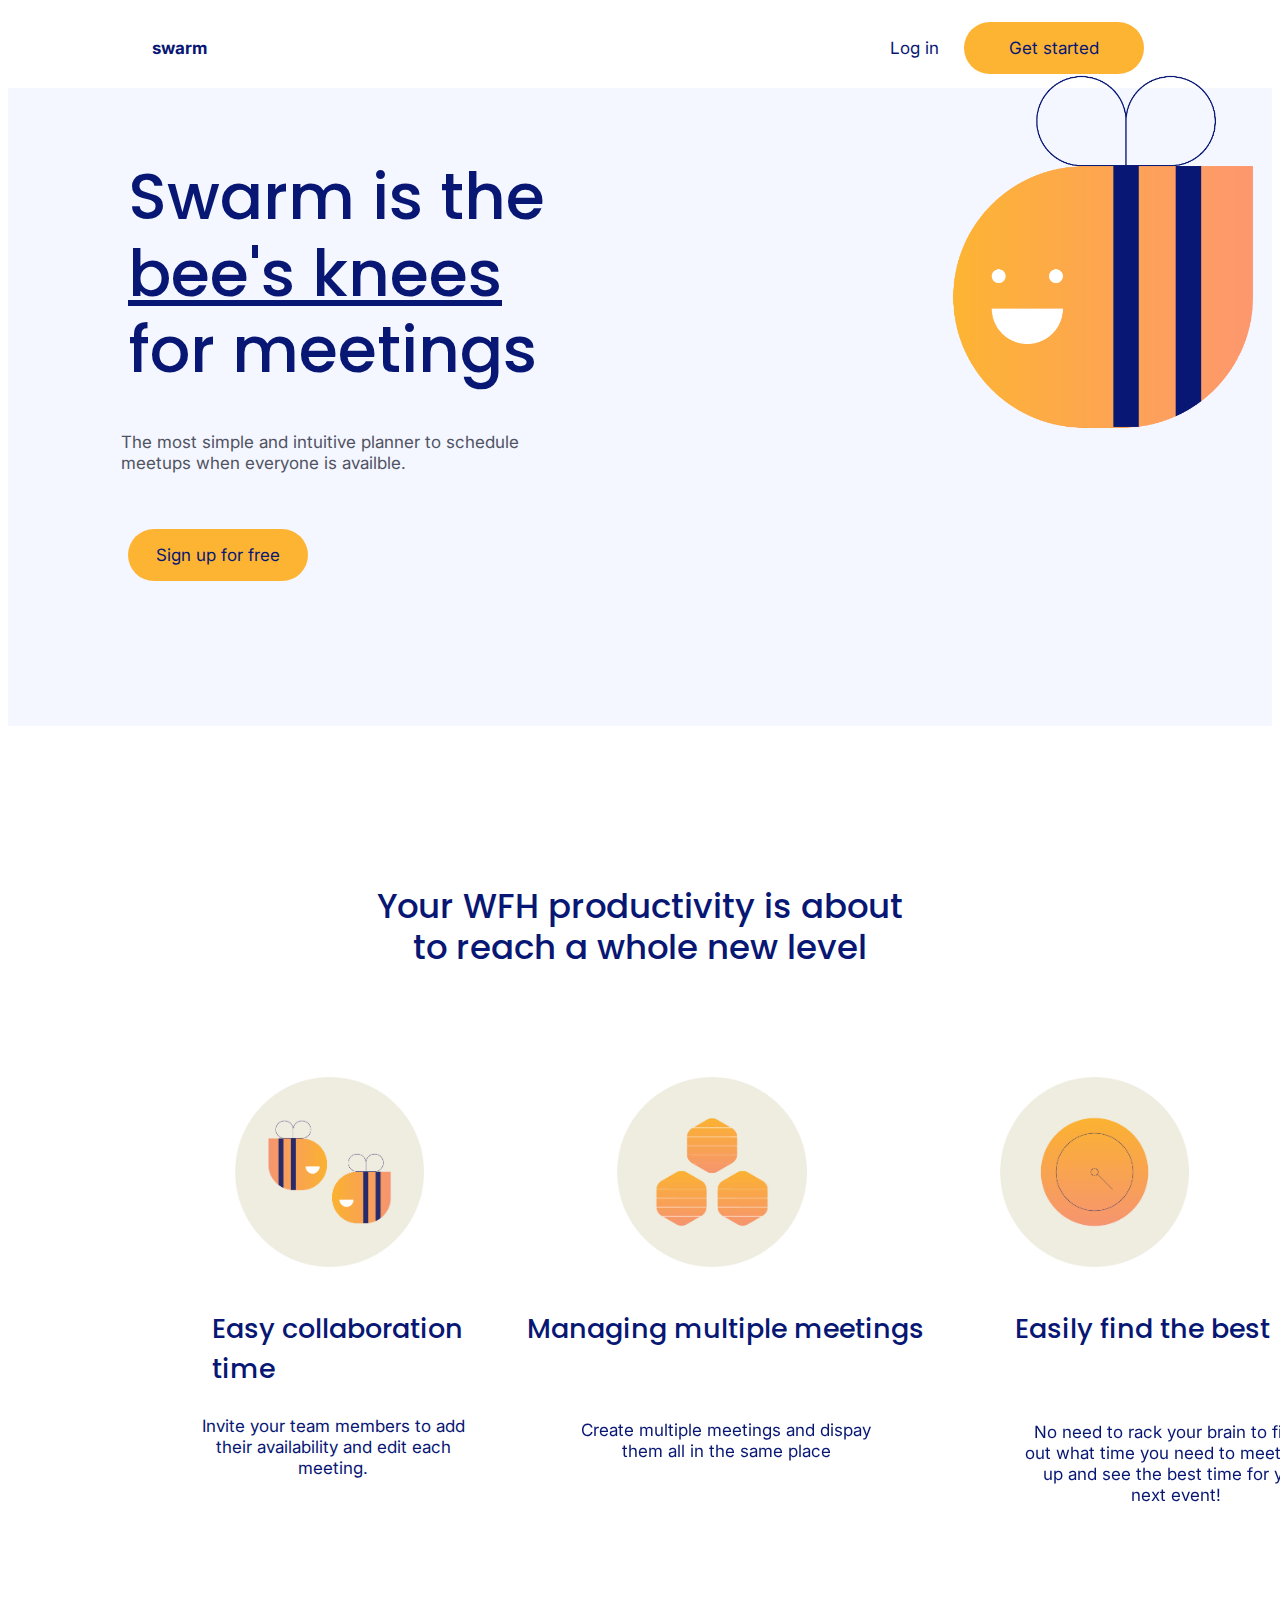
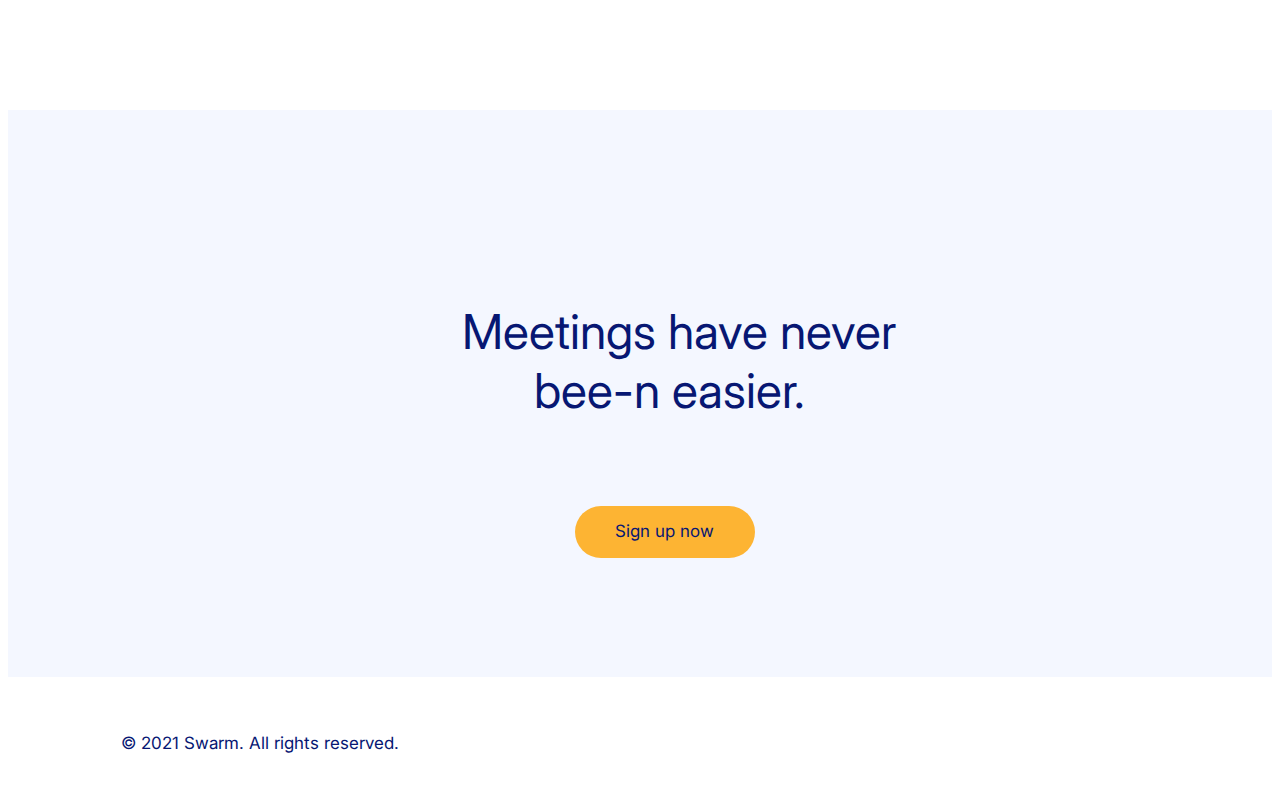
==== commit 5a0f8c30: "fixed home" ====
--- a/index.html
+++ b/index.html
@@ -37,7 +37,7 @@
           <br>
           <li>
             <a href="createAccount.html">
-              <button class="getstarted floatRight">Get started</button>
+              <button class="getstarted">Get started</button>
             </a>
           </li>
           </li>
@@ -52,20 +52,21 @@
 
 
 
-    <class class="section1">
-
-      <img id="img-mainillustration" src="images/MainIllustration.png" class="floatRight" style="margin-top:80px; bottom: 0; height: 535px;">
-
-        <br><br><br><br><br><br><br>
-        <h1 class="heading1 floatLeft">Swarm is the <br> <u> bee's knees </u> <br> for meetings </h1>
-        <br>
-        <p class="body2 floatLeft" >The most simple and intuitive planner to schedule <br>meetups when everyone is available.</p>
+    <div class="section1">
 
 
-        <div id="position"> <button type="button" class="signup">
-            <a class="signup" href="createAccount.html">Sign up for free</a>
-          </button></div>
+      <br><br><br><br><br><br>
+      <h1 class="heading1">Swarm is the <br> <u> bee's knees </u> <br> for meetings </h1>
 
+      <p class="body2">The most simple and intuitive planner to schedule <br>meetups when everyone is availble.</p>
+<br>
+      <div id="position"> <button type="button" class="signup">
+          <a class="signup" href="createAccount.html">Sign up for free</a>
+        </button></div>
+
+      <img id="img-bee" src="images/bee.png" style="  position: absolute;top: 2cm ; width: 300px;">
+
+    </div>
 
     <div class="mdl-cell mdl-cell--12-col">
       <br><br><br><br><br><br><br>
@@ -125,7 +126,7 @@
   <br><br><br>
   <section class="section1" style="    height:15cm;">
     <br><br><br><br><br><br><br><br>
-    <p id="section3"> Meetings have never <br> bee-n easier.</p>
+    <p id="section3"> Meetings have never <br> &nbsp &nbsp &nbsp bee-n easier.</p>
     <br>
     <div id=""> <button type="button" class="signup" style="margin-left: 15cm;">
         <a class="signup" href="createAccount.html">Sign up now</a>
--- a/style/index.css
+++ b/style/index.css
@@ -1,156 +1,161 @@
 body:not(nav) {
-   background-color:white;
-}
-
-.mdl-button {
-    color:#071773;
-    font-family: 'Inter', sans-serif;
-    font-size: 17px;
-    line-height: 21px;
-    text-transform: capitalize;
-    top: 2mm;
-}
-
-.floatRight{
-    float:right;
-    margin-right: 9rem;
-}
-
-.floatLeft{
-    float:left;
-    margin-left: 9rem;
-}
-
-/* H1 - Poppins Medium 64px */
-.heading1 {
-    font-family: 'Poppins', sans-serif;
-    font-style: normal;
-    font-weight: 500;
-    font-size: 64px;
-    line-height: 120%;
-    color: #071773;
-}
-
-/* H3 - Poppins Medium 34px */
-.heading3 {
-    font-family: 'Poppins', sans-serif;
-    font-style: normal;
-    font-weight: 500;
-    font-size: 34px;
-    line-height: 120%;
-    text-align: center;
-    color: #071773;
-}
-
-.body2 {
-    font-family: 'Inter', sans-serif;
-    font-size: 17px;
-    line-height: 21px;
-    margin-left: 9rem;
-    color: #515363;
-}
-
-.signup{
-
-    background: #FDB433;
-    border-radius: 26px;
-    height: 52px;
-    width: 180px;
-    border-width: 0px;
-    font-family: 'Inter', sans-serif;
-    font-size: 17px;
-    line-height: 21px;
-    margin-top: 20px;
-    justify-content: left;
-    align-items: left;
-    }
-
-.signup a{
-    text-decoration: none;
-    color: #071773;
-    font-family: 'Inter', sans-serif;
-    font-size: 17px;
-    line-height: 21px;
-
-}
-
-#mini {
-
-    align-content: center;
-    margin-left: 15cm;
-    font-family: 'Inter', sans-serif;
-    color: #071773;
-    font-size: 50px;
-    line-height: normal;
-
-}
-
-.section1{
-    background-color:#F4F7FF;
-    background-position: right bottom, left top;
-    height: 85vh;
-    
-}
-
-#section3{
-    font-family: 'Poppins', sans-serif;
-    font-size: 48px;
-    line-height: normal;
-    color: #071773;
-    text-align: center;
-}
-
-#position{
-    margin-left: 120px;
-}
-
-#footnote{
-    background-color: white;
-    color:#071773;
-    font-family: 'Inter', sans-serif;
-    font-size: 17px;
-    line-height: 21px;
-    margin-top: 5mm;
-    height: 2.1cm
-  }
-  
-  #copyright{
-    margin-left: 9rem;
-  }
-
-  .mdl-button{
-    color:#071773;
-    font-family: 'Inter', sans-serif;
-    font-size: 17px;
-    line-height: 21px;
-}
-
-.useracc{
-    background: #FDB433;
-    border-radius: 26px;
-    height: 52px;
-    width: 180px;
-    left: 300px;
-    right: 1200px;
-    border-width: 0px;
-    font-family: 'Inter', sans-serif;
-    font-size: 17px;
-    line-height: 21px;
-    color: #071773;
-    
-  }
-
-  .summaryevents{
-    background: #FDB433;
-    border-radius: 26px;
-    height: 52px;
-    width: 180px;
-    left: 300px;
-    right: 1200px;
-    border-width: 0px;
-    font-family: 'Inter', sans-serif;
-    font-size: 17px;
-    line-height: 21px;
-    color: #071773;
-    
-  }
+    background-color:white;
+ }
+ 
+ .mdl-button {
+     color:#071773;
+     font-family: 'Inter', sans-serif;
+     font-size: 17px;
+     line-height: 21px;
+     text-transform: capitalize;
+     top: 2mm;
+ }
+ 
+ .floatRight{
+     float:right;
+     margin-right: 120px;
+ }
+ 
+ .floatLeft{
+     float:left;
+     margin-left: 120px;
+ }
+ 
+ /* H1 - Poppins Medium 64px */
+ .heading1 {
+     font-family: 'Poppins', sans-serif;
+     font-style: normal;
+     font-weight: 500;
+     font-size: 64px;
+     line-height: 120%;
+     margin-left: 120px;
+     color: #071773;
+ }
+ 
+ /* H3 - Poppins Medium 34px */
+ .heading3 {
+     font-family: 'Poppins', sans-serif;
+     font-style: normal;
+     font-weight: 500;
+     font-size: 34px;
+     line-height: 120%;
+     text-align: center;
+     color: #071773;
+ }
+ 
+ .body2 {
+     font-family: 'Inter', sans-serif;
+     font-size: 17px;
+     line-height: 21px;
+     margin-left: 3cm;
+     color: #515363;
+ }
+ 
+ .signup{
+ 
+     background: #FDB433;
+     border-radius: 26px;
+     height: 52px;
+     width: 180px;
+     border-width: 0px;
+     font-family: 'Inter', sans-serif;
+     font-size: 17px;
+     line-height: 21px;
+     margin-top: 20px;
+     }
+     
+ .signup a{
+     text-decoration: none;
+     color: #071773;
+     font-family: 'Inter', sans-serif;
+     font-size: 17px;
+     line-height: 21px;
+ 
+ }
+ 
+ #mini {
+ 
+     align-content: center;
+     margin-left: 15cm;
+     font-family: 'Inter', sans-serif;
+     color: #071773;
+     font-size: 50px;
+     line-height: normal;
+ 
+ }
+ 
+ .section1{
+     background-color:#F4F7FF;
+     background-position: right bottom, left top;
+     height:19cm;
+     
+ }
+ 
+ #section3{
+     font-family: 'Inter', sans-serif;
+     font-size: 48px;
+     line-height: normal;
+     color: #071773;
+     text-align: centre;
+     margin-left: 12cm ;
+ }
+ 
+ #position{
+     margin-left: 120px;
+ }
+ 
+ #footnote{
+     background-color: white;
+     color:#071773;
+     font-family: 'Inter', sans-serif;
+     font-size: 17px;
+     line-height: 21px;
+     margin-top: 5mm;
+     height: 2.1cm
+   }
+   
+   #copyright{
+     margin-left: 3cm;
+   }
+ 
+   .mdl-button{
+     color:#071773;
+     font-family: 'Inter', sans-serif;
+     font-size: 17px;
+     line-height: 21px;
+ }
+ 
+ .useracc{
+     background: #FDB433;
+     border-radius: 26px;
+     height: 52px;
+     width: 180px;
+     left: 300px;
+     right: 1200px;
+     border-width: 0px;
+     font-family: 'Inter', sans-serif;
+     font-size: 17px;
+     line-height: 21px;
+     color: #071773;
+     
+   }
+ 
+   .summaryevents{
+     background: #FDB433;
+     border-radius: 26px;
+     height: 52px;
+     width: 180px;
+     left: 300px;
+     right: 1200px;
+     border-width: 0px;
+     font-family: 'Inter', sans-serif;
+     font-size: 17px;
+     line-height: 21px;
+     color: #071773;
+     
+   }
+ 
+   #img-bee{
+      margin-left: 25cm;
+      margin-bottom: 20cm;
+   }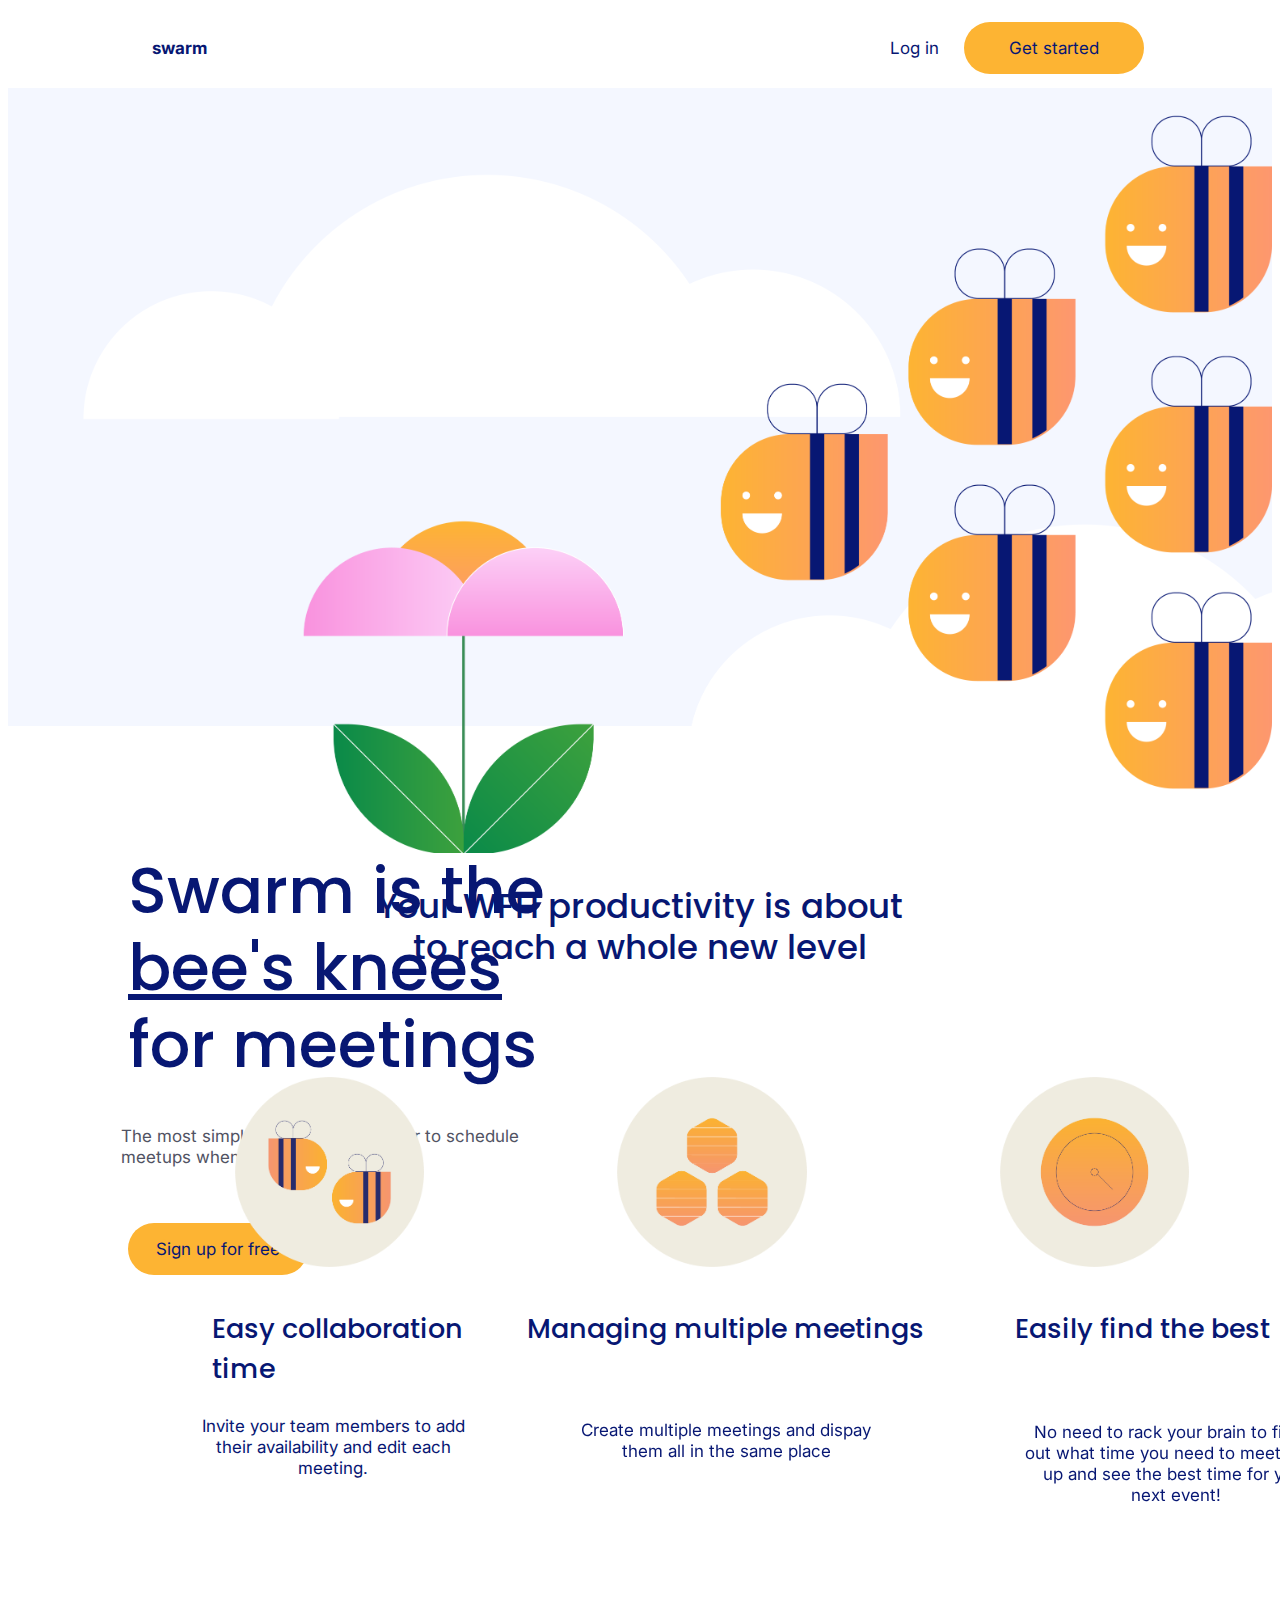
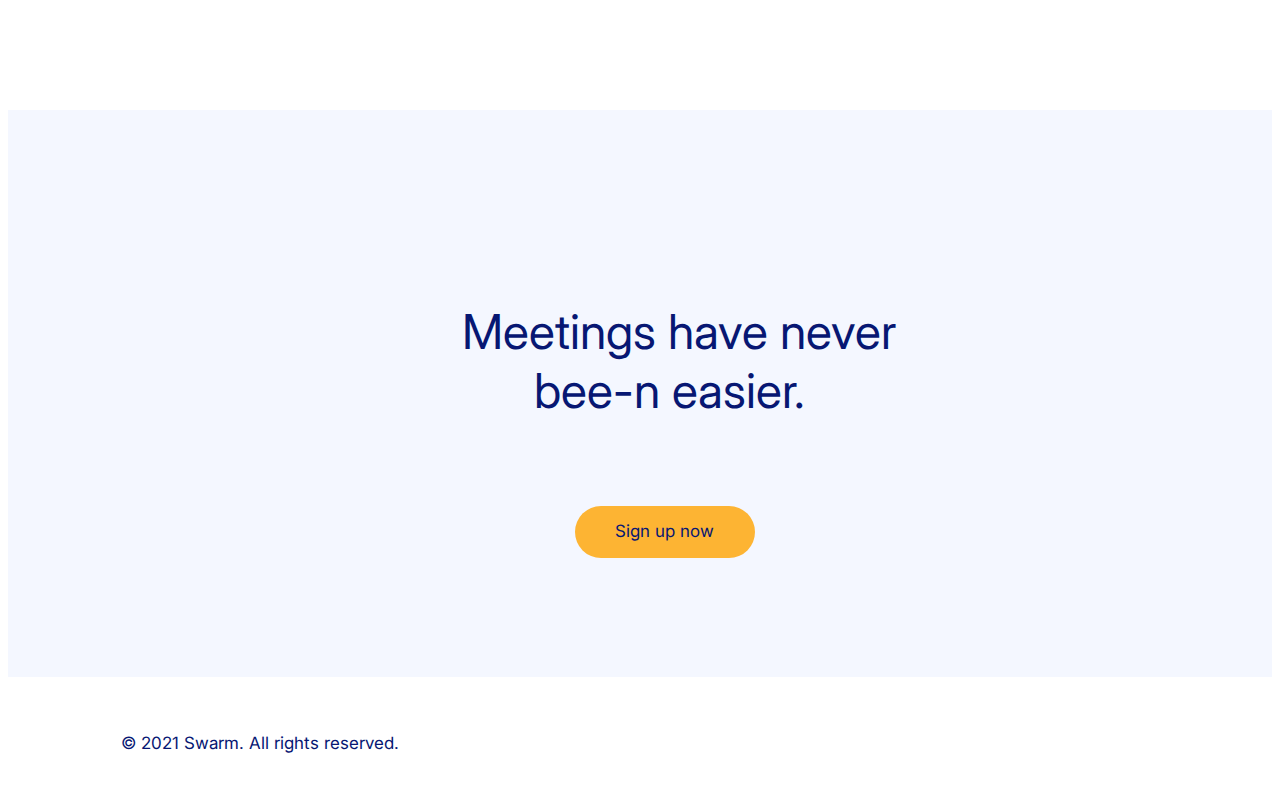
==== commit 1a53f270: "add home image" ====
--- a/index.html
+++ b/index.html
@@ -54,7 +54,7 @@
 
     <div class="section1">
 
-
+      <img id="MainIllustration" src="images/MainIllustration.png" style="height:85vh; margin-top: 80px; float:right;">
       <br><br><br><br><br><br>
       <h1 class="heading1">Swarm is the <br> <u> bee's knees </u> <br> for meetings </h1>
 
@@ -64,7 +64,7 @@
           <a class="signup" href="createAccount.html">Sign up for free</a>
         </button></div>
 
-      <img id="img-bee" src="images/bee.png" style="  position: absolute;top: 2cm ; width: 300px;">
+      
 
     </div>
 
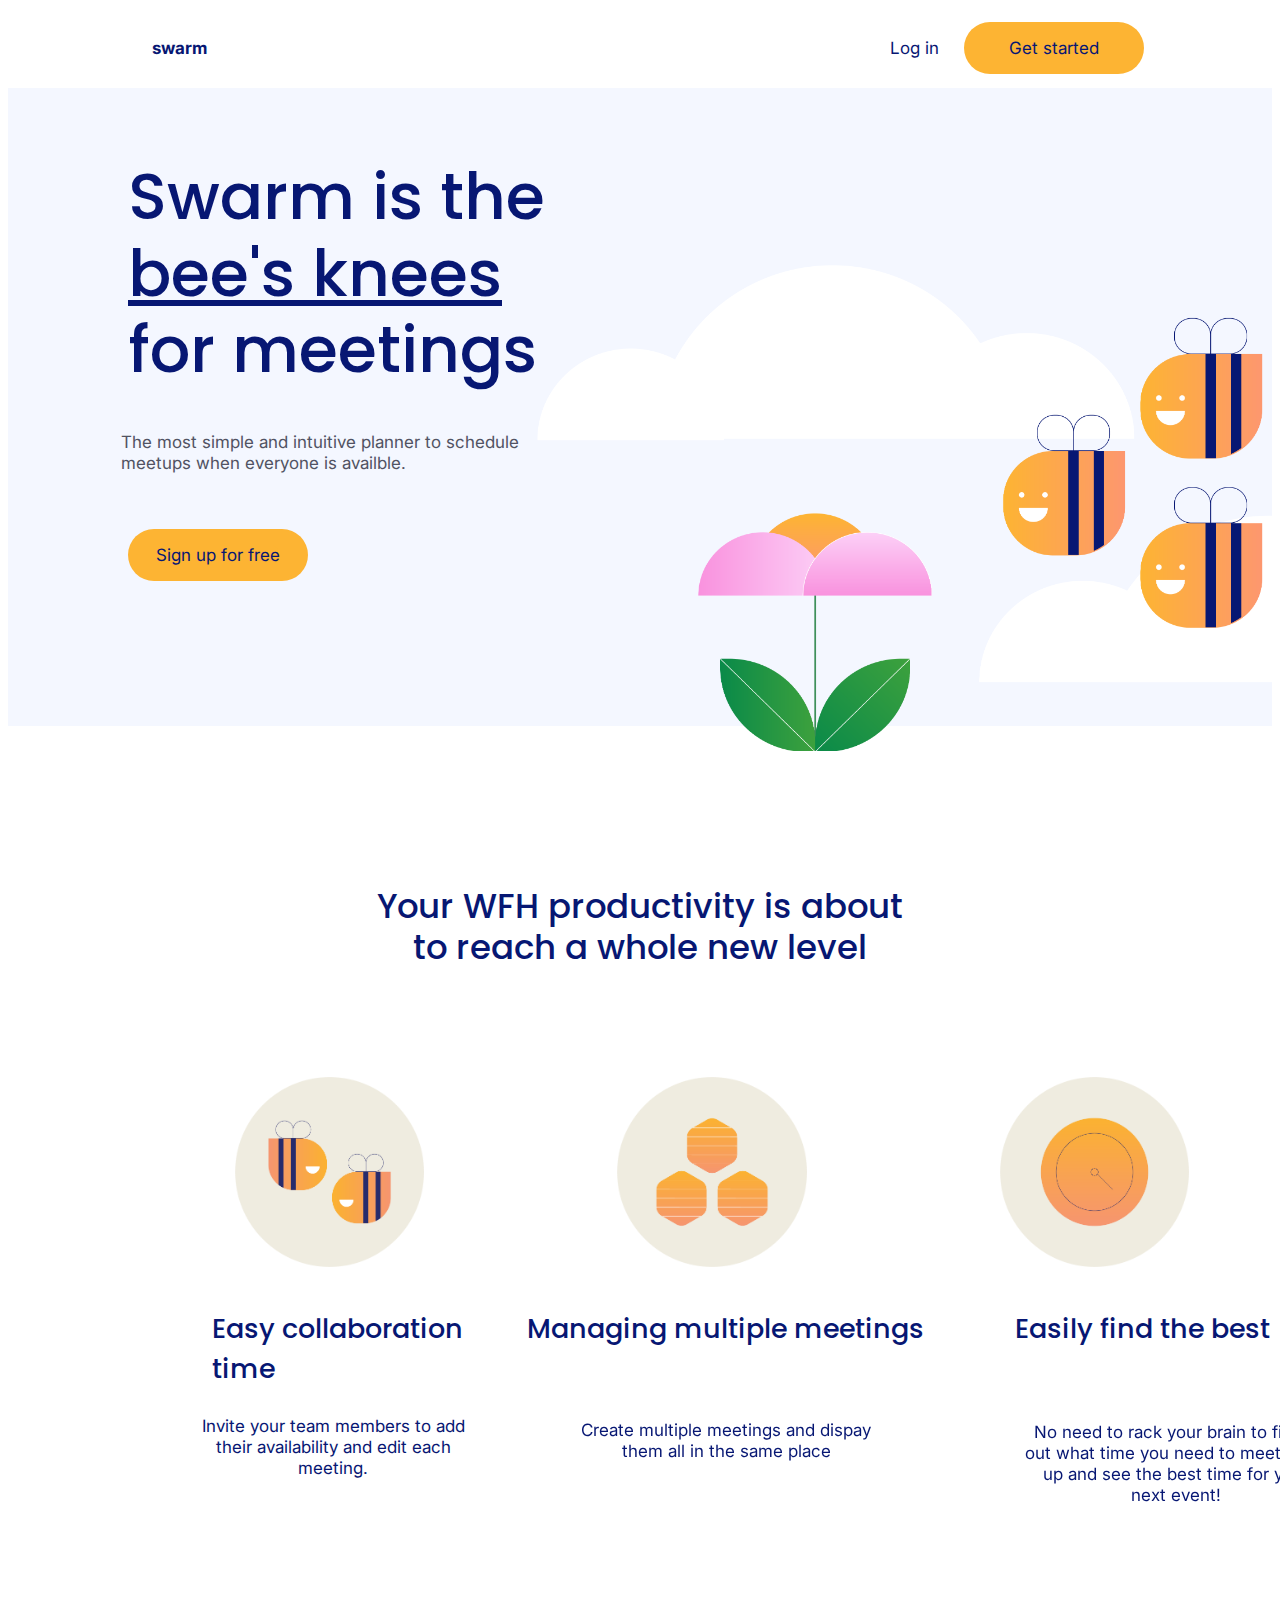
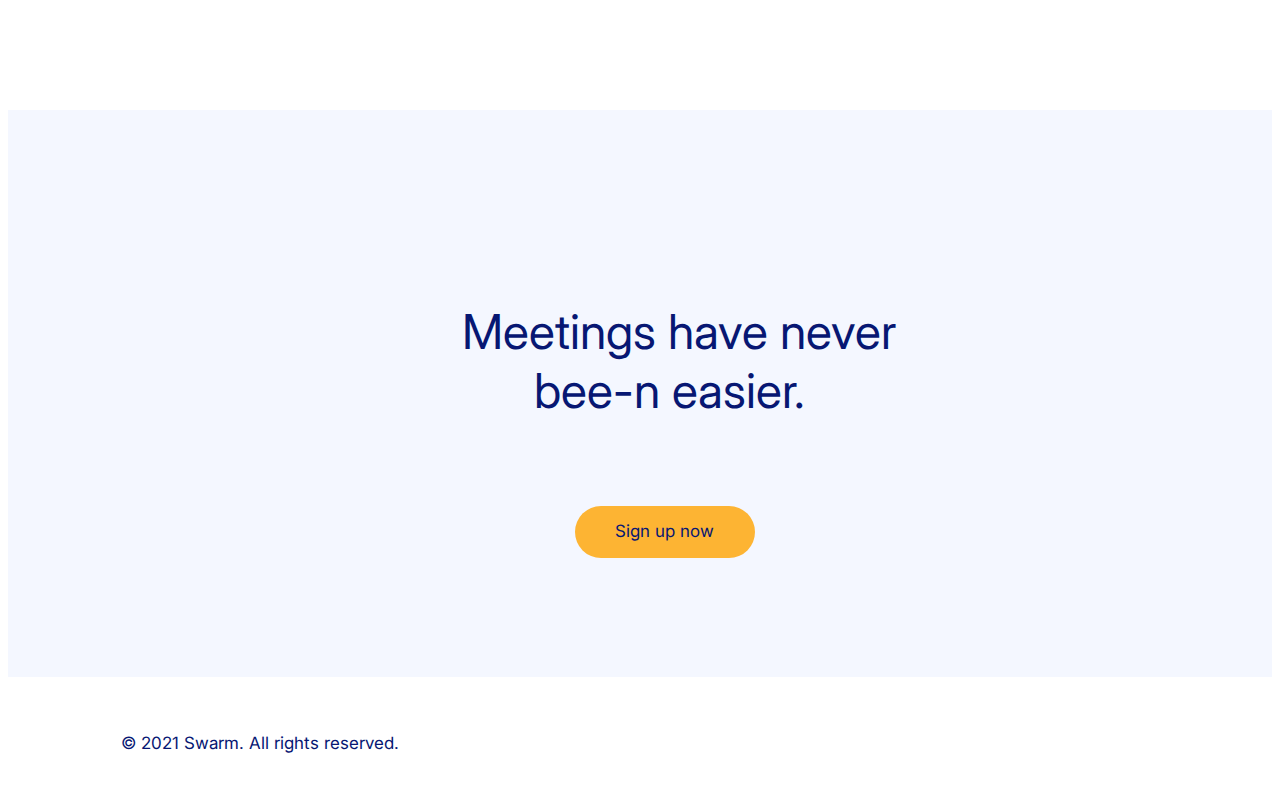
==== commit 3c5efa56: "Update index.html" ====
--- a/index.html
+++ b/index.html
@@ -54,7 +54,7 @@
 
     <div class="section1">
 
-      <img id="MainIllustration" src="images/MainIllustration.png" style="height:85vh; margin-top: 80px; float:right;">
+
       <br><br><br><br><br><br>
       <h1 class="heading1">Swarm is the <br> <u> bee's knees </u> <br> for meetings </h1>
 
@@ -64,7 +64,7 @@
           <a class="signup" href="createAccount.html">Sign up for free</a>
         </button></div>
 
-      
+      <img id="img-bee" src="images/MainIllustration.png" style="  position:relative; top: -10cm ; right: 11cm; width: 23cm; height: 14.5cm;" >
 
     </div>
 
